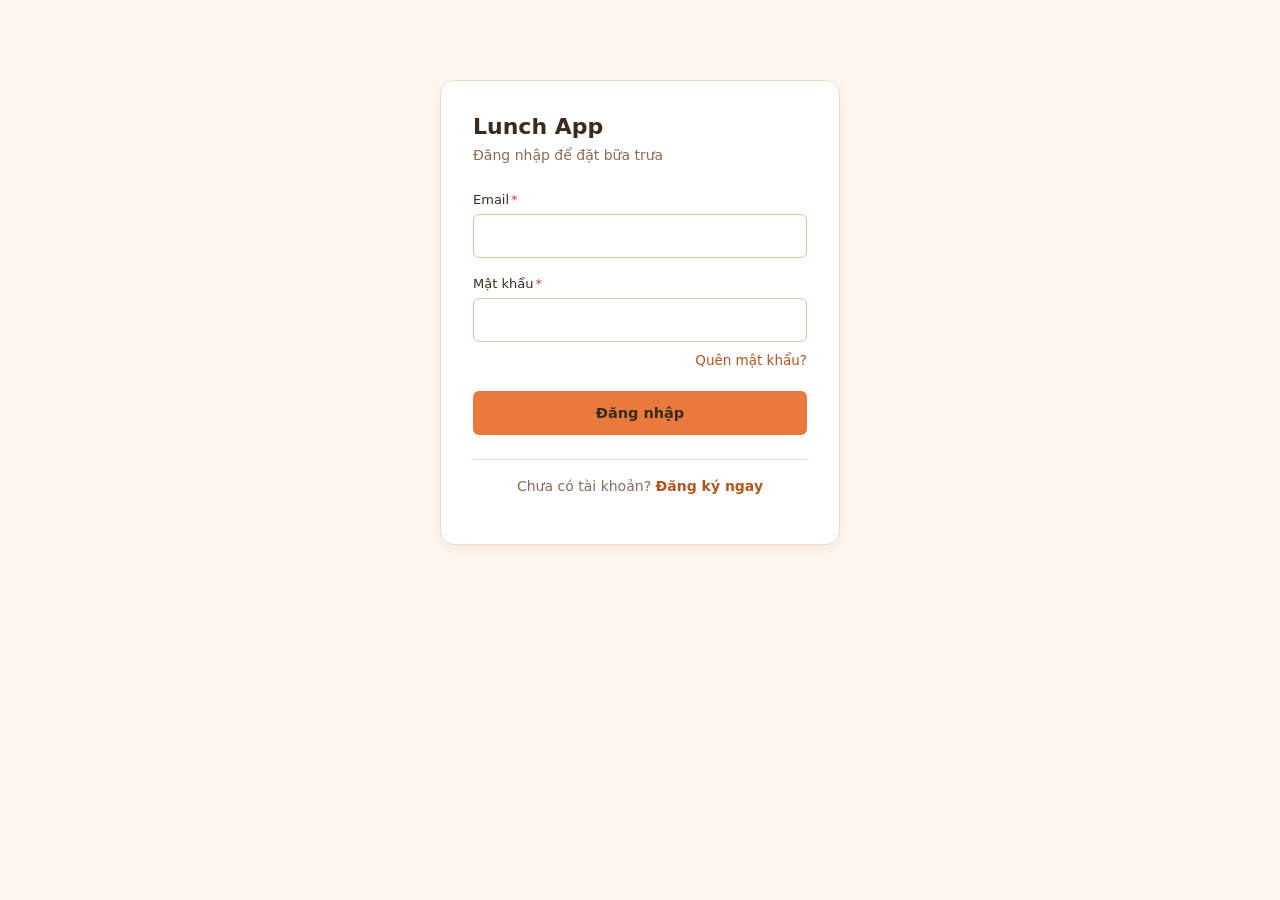
==== frontend/index.html @ ae1d0006 "Phase 4: menu search/tags, restaurant poll, place-order-for-employee, AI range report, broadcast" ====
﻿<!DOCTYPE html>
<html lang="vi">
<head>
  <meta charset="UTF-8">
  <meta name="viewport" content="width=device-width, initial-scale=1">
  <title>Đặt bữa trưa</title>
  <link rel="preconnect" href="https://fonts.googleapis.com">
  <link rel="preconnect" href="https://fonts.gstatic.com" crossorigin>
  <link href="https://fonts.googleapis.com/css2?family=Inter:wght@400;500;600;700&family=JetBrains+Mono:wght@400;500;600&display=swap" rel="stylesheet">
  <link rel="stylesheet" href="assets/css/style.css?v=20">
</head>
<body data-page="menu">
  <a href="#main" class="sr-only">Bỏ qua điều hướng, tới nội dung chính</a>
  <div id="navbar-placeholder"></div>

  <main class="container" id="main">
    <h1 id="menu-heading-title">Thực đơn</h1>
    <p class="subtitle" id="today-date">Đang tải thực đơn…</p>

    <!-- Chọn ngày: có thực đơn hôm sau thì đặt trước được luôn -->
    <div class="date-picker" id="date-picker" role="group" aria-label="Chọn ngày đặt món" hidden></div>

    <!-- Tiến trình đơn hàng, cập nhật theo trạng thái đơn của chính người đang xem -->
    <ol class="stepper" id="order-stepper" aria-label="Tiến trình đơn hàng hôm nay"></ol>

    <div id="cutoff-notice"></div>

    <div id="suggestions-box"></div>

    <div id="poll-widget"></div>

    <section aria-labelledby="menu-heading">
      <h2 id="menu-heading" class="sr-only">Danh sách món ăn</h2>
      <div class="field field-lg" style="margin-bottom:12px;">
        <label for="menu-search" class="sr-only">Tìm món</label>
        <input type="search" id="menu-search" placeholder="Tìm món theo tên hoặc thẻ…">
      </div>
      <div id="menu-list" class="menu-grid" aria-busy="true">
        <div class="skeleton"></div>
        <div class="skeleton"></div>
        <div class="skeleton"></div>
      </div>
    </section>

    <div class="summary-bar">
      <div class="totals">
        <span class="stat-value" id="selection-total">0 đ</span>
        <span class="stat-label" id="selection-count">Chưa chọn món nào</span>
      </div>
      <p id="order-message" role="status" aria-live="polite" style="margin:0;"></p>
      <div class="actions">
        <button type="button" class="ghost" id="payment-method-btn">Thanh toán</button>
        <button type="button" id="place-order-btn">Đặt món</button>
      </div>
    </div>

    <section aria-labelledby="my-order-heading">
      <h2 id="my-order-heading">Đơn hàng của tôi</h2>
      <div id="my-order" class="card">Đang tải…</div>
    </section>
  </main>

  <!-- Hộp thoại thanh toán: quét QR chuyển khoản -> đóng và chờ người đặt xác nhận -->
  <div id="payment-modal-overlay" class="modal-overlay" style="display:none;" hidden>
    <div class="modal-box" role="dialog" aria-modal="true" aria-labelledby="payment-modal-title">
      <h3 id="payment-modal-title">Chuyển khoản</h3>

      <!-- Bước 1: thông tin người nhận + mã QR -->
      <div class="modal-step" id="payment-step-choose">
        <div id="order-summary-panel"></div>
        <div id="payment-info-panel"></div>
        <p id="payment-modal-message" role="status" aria-live="polite" style="margin:0;"></p>

        <button type="button" id="payment-confirm-btn">Tôi đã chuyển khoản</button>
        <button type="button" class="modal-cancel" id="payment-modal-cancel">Để sau</button>
      </div>

      <!-- Bước 2: đã báo chuyển, chờ người đặt xác nhận đã nhận tiền -->
      <div class="modal-step" id="payment-step-success" hidden>
        <div class="pay-success">
          <div class="pay-check is-waiting" aria-hidden="true">⏳</div>
          <h3 id="pay-success-title">Đã gửi báo chuyển khoản</h3>
          <p class="pay-amount" id="pay-success-amount"></p>
          <p class="pay-meta" id="pay-success-meta"></p>
        </div>
        <button type="button" id="payment-success-close">Đóng</button>
      </div>
    </div>
  </div>
  <script type="module" src="js/main.js?v=20"></script>
</body>
</html>
---- frontend/assets/css/style.css ----
/* ==========================================================================
   Lunch App — hệ thống giao diện
   Bảng màu cam ấm. Mọi cặp màu chữ/nền dưới đây đều đạt WCAG AA (>= 4.5:1);
   riêng màu cam đậm dùng cho chữ, cam sáng chỉ dùng làm nền với chữ nâu đậm.
   ========================================================================== */

:root{
  /* Nền và bề mặt */
  --bg-base:#FFF7F0;
  --bg-surface:#FFFFFF;
  --bg-surface-raised:#FCEBDA;
  --bg-sunken:#FBF0E6;
  --border:#F1D9C2;
  --border-strong:#E5C2A2;

  /* Chữ — 12.9:1 và 4.6:1 trên nền --bg-base */
  --text-primary:#3B2A20;
  --text-secondary:#8A6B58;

  /* Cam: --accent làm nền (chữ --accent-ink, 4.8:1),
     --accent-strong làm chữ trên nền sáng (5.0:1) */
  --accent:#EA7A3B;
  --accent-strong:#B4541F;
  --accent-ink:#3B2A20;
  --accent-soft:#FBD9BE;
  --accent-wash:#FEF1E6;

  /* Màu ngữ nghĩa — đều đạt 4.5:1 trên nền sáng */
  --success:#2F7A4F;
  --success-soft:#E4F3E9;
  --warning:#92660F;
  --warning-soft:#FBF0D8;
  --critical:#C0392B;
  --critical-soft:#FBE7E4;
  --info:#2A6F97;
  --info-soft:#E3F0F7;

  /* Nhịp khoảng cách 4px, mật độ dày cho bảng điều khiển */
  --space-1:4px;  --space-2:8px;  --space-3:12px; --space-4:16px;
  --space-5:24px; --space-6:32px; --space-7:48px;

  --radius-sm:6px; --radius-md:10px; --radius-lg:14px; --radius-pill:999px;

  --shadow-sm:0 1px 2px rgba(59,42,32,.06);
  --shadow-md:0 4px 12px rgba(59,42,32,.08);
  --shadow-lg:0 12px 28px rgba(59,42,32,.12);

  --z-sticky:20; --z-overlay:100; --z-toast:1000;
}

* { box-sizing: border-box; }

html { scroll-behavior: smooth; }

body {
  margin: 0;
  background: var(--bg-base);
  color: var(--text-primary);
  font-family: 'Inter', 'Segoe UI', system-ui, sans-serif;
  font-size: 16px;
  line-height: 1.55;
  -webkit-font-smoothing: antialiased;
}

.mono, code { font-family: 'JetBrains Mono', ui-monospace, monospace; }

/* Số liệu xếp cột không nhảy khi đổi giá trị */
.mono, .price, td.num, .stat-value { font-variant-numeric: tabular-nums; }

/* Chỉ đọc được bằng trình đọc màn hình */
.sr-only {
  position: absolute; width: 1px; height: 1px;
  padding: 0; margin: -1px; overflow: hidden;
  clip: rect(0 0 0 0); white-space: nowrap; border: 0;
}

/* Vòng focus thấy rõ trên mọi thành phần tương tác */
:focus-visible {
  outline: 3px solid var(--accent-strong);
  outline-offset: 2px;
  border-radius: var(--radius-sm);
}

/* ===== Thanh điều hướng ===== */
.navbar {
  padding: var(--space-3) clamp(16px, 4vw, 48px);
  border-bottom: 1px solid var(--border);
  display: flex;
  align-items: center;
  justify-content: space-between;
  flex-wrap: wrap;
  gap: var(--space-3);
  position: sticky;
  top: 0;
  background: rgba(255, 247, 240, 0.94);
  backdrop-filter: blur(8px);
  z-index: var(--z-sticky);
}

.navbar .brand {
  display: flex;
  align-items: center;
  gap: var(--space-2);
  font-weight: 600;
  color: var(--text-primary);
}

.navbar .brand .dot {
  width: 9px;
  height: 9px;
  border-radius: 50%;
  background: var(--accent);
  box-shadow: 0 0 0 3px var(--accent-soft);
}

.navbar nav { display: flex; gap: var(--space-1); flex-wrap: wrap; }

.navbar nav a {
  background: transparent;
  border: 1px solid transparent;
  color: var(--text-secondary);
  padding: 8px 14px;
  border-radius: var(--radius-sm);
  font-size: 14px;
  text-decoration: none;
  font-family: inherit;
  min-height: 40px;
  display: inline-flex;
  align-items: center;
  transition: background .15s ease, color .15s ease, border-color .15s ease;
}

.navbar nav a:hover {
  background: var(--bg-surface-raised);
  color: var(--text-primary);
}

.navbar nav a.active {
  background: var(--accent-wash);
  color: var(--accent-strong);
  border-color: var(--accent-soft);
  font-weight: 600;
}

.navbar #user-info {
  font-size: 14px;
  color: var(--text-secondary);
  display: flex;
  align-items: center;
  gap: var(--space-3);
}

.navbar #user-info a { color: var(--accent-strong); text-decoration: none; font-weight: 500; }
.navbar #user-info a:hover { text-decoration: underline; }

/* ===== Bố cục trang ===== */
.container {
  max-width: 1180px;
  margin: 0 auto;
  padding: var(--space-6) clamp(16px, 4vw, 48px) var(--space-7);
}

h1 { font-size: 24px; line-height: 1.25; margin: 0 0 var(--space-1); font-weight: 700; }
.subtitle { color: var(--text-secondary); font-size: 14px; margin: 0 0 var(--space-5); }

h2 {
  font-size: 17px;
  margin: var(--space-6) 0 var(--space-3);
  font-weight: 600;
}

h3 { font-size: 15px; margin: 0 0 var(--space-2); font-weight: 600; }

/* Tiêu đề khu vực có mô tả đi kèm */
.section-head { margin: var(--space-6) 0 var(--space-3); }
.section-head h2 { margin: 0 0 var(--space-1); }
.section-head p { margin: 0; color: var(--text-secondary); font-size: 14px; }

/* ===== Chọn ngày đặt món ===== */
.date-picker {
  display: flex;
  gap: var(--space-2);
  flex-wrap: wrap;
  margin-bottom: var(--space-4);
}

.date-chip {
  background: var(--bg-surface);
  border: 1px solid var(--border-strong);
  border-radius: var(--radius-md);
  padding: var(--space-2) var(--space-4);
  min-height: 56px;
  display: flex;
  flex-direction: column;
  align-items: flex-start;
  justify-content: center;
  gap: 2px;
  cursor: pointer;
  font-family: inherit;
  color: var(--text-primary);
  font-weight: 500;
}

.date-chip:hover:not(:disabled) {
  background: var(--accent-wash);
  color: var(--text-primary);
  border-color: var(--accent-strong);
}

.date-chip[aria-pressed="true"] {
  background: var(--accent-wash);
  border-color: var(--accent-strong);
  box-shadow: inset 0 0 0 1px var(--accent-strong);
  color: var(--accent-strong);
}

.date-chip .chip-day { font-size: 14px; font-weight: 600; line-height: 1.2; }
.date-chip .chip-meta { font-size: 12px; color: var(--text-secondary); font-weight: 400; }
.date-chip[aria-pressed="true"] .chip-meta { color: var(--accent-strong); }

/* Ngày đã quá giờ chốt: vẫn xem được thực đơn nhưng không đặt được nữa */
.date-chip.is-closed { opacity: .62; }
.date-chip.is-closed .chip-meta { text-decoration: line-through; }

.date-chip .chip-flag {
  font-size: 11px;
  font-weight: 700;
  letter-spacing: .03em;
  color: var(--success);
}

/* ===== Thanh tiến trình đơn hàng (stepper) ===== */
.stepper {
  display: grid;
  grid-template-columns: repeat(4, 1fr);
  /* Không có khoảng hở giữa các cột: 4 đoạn track ghép lại thành một thanh
     tiến độ liền mạch. Khoảng cách giữa các nhãn do .step-body tự lo. */
  column-gap: 0;
  row-gap: 0;
  background: var(--bg-surface);
  border: 1px solid var(--border);
  border-radius: var(--radius-lg);
  padding: var(--space-4);
  margin: 0 0 var(--space-5);
  list-style: none;
}

.step { display: flex; flex-direction: column; gap: var(--space-2); min-width: 0; }

.step .step-track {
  height: 6px;
  background: var(--bg-surface-raised);
  overflow: hidden;
}

/* Chỉ bo hai đầu ngoài cùng để cả dải trông như một thanh duy nhất */
.step:first-child .step-track {
  border-top-left-radius: var(--radius-pill);
  border-bottom-left-radius: var(--radius-pill);
}

.step:last-child .step-track {
  border-top-right-radius: var(--radius-pill);
  border-bottom-right-radius: var(--radius-pill);
}

/* Vạch phân cách mảnh giữa các đoạn, không tạo lỗ hổng trên thanh */
.step + .step .step-track { border-left: 2px solid var(--bg-surface); }

.step .step-track span {
  display: block;
  height: 100%;
  width: 0;
  background: var(--accent);
  transition: width .35s ease-out;
}

/* Chừa khoảng thở cho nhãn vì các cột đã dính sát nhau */
.step .step-body { padding-right: var(--space-3); }

.step .step-body { display: flex; align-items: flex-start; gap: var(--space-2); }

.step .step-mark {
  flex: none;
  width: 22px; height: 22px;
  border-radius: 50%;
  display: grid; place-items: center;
  font-size: 12px; font-weight: 700;
  background: var(--bg-surface-raised);
  color: var(--text-secondary);
  border: 1px solid var(--border-strong);
}

.step .step-label { font-size: 13.5px; font-weight: 500; color: var(--text-secondary); }
.step .step-hint { font-size: 12px; color: var(--text-secondary); margin-top: 2px; }

/* Bước đã xong: nền cam đầy, dấu tick — không chỉ dựa vào màu, có cả ký hiệu */
.step.is-done .step-track span { width: 100%; }
.step.is-done .step-mark {
  background: var(--accent);
  color: var(--accent-ink);
  border-color: var(--accent);
}
.step.is-done .step-label { color: var(--text-primary); }

/* Bước đang diễn ra: tô kín ô như bước đã xong, phân biệt bằng chấm số và
   màu chữ chứ không phải bằng phần tô dở dang */
.step.is-current .step-track span { width: 100%; }
.step.is-current .step-mark {
  background: var(--accent-wash);
  color: var(--accent-strong);
  border-color: var(--accent-strong);
  box-shadow: 0 0 0 3px var(--accent-soft);
}
.step.is-current .step-label { color: var(--accent-strong); font-weight: 600; }

@media (prefers-reduced-motion: reduce) {
  .step .step-track span { transition: none; }
}

/* ===== Thẻ món ăn ===== */
.menu-grid {
  display: grid;
  grid-template-columns: repeat(auto-fill, minmax(250px, 1fr));
  gap: var(--space-4);
  margin-bottom: var(--space-5);
}

.menu-item {
  background: var(--bg-surface);
  border: 1px solid var(--border);
  border-radius: var(--radius-md);
  padding: var(--space-4);
  display: flex;
  flex-direction: column;
  gap: var(--space-2);
  transition: border-color .15s ease, box-shadow .15s ease;
}

.menu-item:hover { border-color: var(--border-strong); box-shadow: var(--shadow-md); }

/* Món đang được chọn: viền cam + nền nhạt, thấy ngay khi lướt mắt */
.menu-item.is-selected {
  border-color: var(--accent);
  background: var(--accent-wash);
  box-shadow: 0 0 0 1px var(--accent);
}

.menu-item .thumb {
  aspect-ratio: 16 / 10;
  width: 100%;
  border-radius: var(--radius-sm);
  object-fit: cover;
  background: var(--bg-surface-raised);
  display: block;
}

.menu-item .thumb-placeholder {
  aspect-ratio: 16 / 10;
  border-radius: var(--radius-sm);
  background: var(--bg-surface-raised);
  display: grid;
  place-items: center;
  color: var(--text-secondary);
  font-size: 13px;
}

.menu-item h3 { margin: 0; font-size: 15px; }

.menu-item p {
  color: var(--text-secondary);
  font-size: 13.5px;
  margin: 0;
  line-height: 1.5;
}

.menu-item .price {
  font-family: 'JetBrains Mono', ui-monospace, monospace;
  font-size: 20px;
  font-weight: 600;
  color: var(--accent-strong);
}

.menu-item .restaurant-line {
  font-size: 12.5px;
  color: var(--text-secondary);
  display: flex;
  align-items: center;
  gap: var(--space-1);
  flex-wrap: wrap;
}

/* Bộ đếm số lượng — nút to đủ chạm (44px) */
.qty {
  display: flex;
  align-items: center;
  gap: var(--space-2);
  margin-top: auto;
  padding-top: var(--space-2);
}

.qty label { font-size: 13px; color: var(--text-secondary); }

.qty-control {
  display: flex;
  align-items: center;
  gap: 0;
  border: 1px solid var(--border-strong);
  border-radius: var(--radius-sm);
  overflow: hidden;
  background: var(--bg-surface);
  margin-left: auto;
}

.qty-control button {
  width: 44px;
  height: 44px;
  border: none;
  border-radius: 0;
  background: var(--bg-surface);
  color: var(--text-primary);
  font-size: 18px;
  font-weight: 600;
  cursor: pointer;
  padding: 0;
}

.qty-control button:hover:not(:disabled) { background: var(--accent-wash); box-shadow: none; transform: none; }
.qty-control button:disabled { opacity: .4; cursor: not-allowed; }

.qty-control input {
  width: 52px;
  height: 44px;
  border: none;
  border-left: 1px solid var(--border);
  border-right: 1px solid var(--border);
  border-radius: 0;
  text-align: center;
  font-size: 15px;
  background: var(--bg-surface);
  -moz-appearance: textfield;
}

.qty-control input::-webkit-outer-spin-button,
.qty-control input::-webkit-inner-spin-button { -webkit-appearance: none; margin: 0; }

/* ===== Thanh tổng hợp cố định dưới màn hình ===== */
.summary-bar {
  display: flex;
  align-items: center;
  justify-content: space-between;
  background: var(--bg-surface);
  border: 1px solid var(--border);
  border-radius: var(--radius-md);
  padding: var(--space-3) var(--space-4);
  flex-wrap: wrap;
  gap: var(--space-3);
  margin-bottom: var(--space-5);
  box-shadow: var(--shadow-sm);
}

.summary-bar .totals { display: flex; flex-direction: column; gap: 2px; }
.summary-bar .totals .stat-value { font-size: 18px; font-weight: 600; }
.summary-bar .totals .stat-label { font-size: 12.5px; color: var(--text-secondary); }
.summary-bar .actions { display: flex; align-items: center; gap: var(--space-2); flex-wrap: wrap; }

/* ===== Form ===== */
form {
  background: var(--bg-surface);
  border: 1px solid var(--border);
  border-radius: var(--radius-md);
  padding: var(--space-4);
  display: flex;
  flex-wrap: wrap;
  gap: var(--space-3);
  align-items: flex-end;
}

/* Mỗi ô nhập là một khối có nhãn riêng — không dùng placeholder thay nhãn */
.field { display: flex; flex-direction: column; gap: var(--space-1); min-width: 180px; flex: 1 1 180px; }
.field.field-sm { flex: 0 1 130px; min-width: 130px; }
.field.field-lg { flex: 2 1 280px; }

.field > label {
  font-size: 13px;
  font-weight: 500;
  color: var(--text-primary);
}

.field .helper { font-size: 12px; color: var(--text-secondary); }
.field .field-error { font-size: 12.5px; color: var(--critical); font-weight: 500; }

.required-mark { color: var(--critical); margin-left: 2px; }

input, select, textarea {
  background: var(--bg-surface);
  border: 1px solid var(--border-strong);
  color: var(--text-primary);
  padding: 10px 12px;
  border-radius: var(--radius-sm);
  font-size: 15px;
  font-family: inherit;
  min-height: 44px;
  width: 100%;
}

textarea { min-height: 72px; resize: vertical; }

input::placeholder, textarea::placeholder { color: var(--text-secondary); opacity: .8; }

input:hover, select:hover, textarea:hover { border-color: var(--accent-strong); }

input:focus, select:focus, textarea:focus {
  outline: none;
  border-color: var(--accent-strong);
  box-shadow: 0 0 0 3px var(--accent-soft);
}

input[aria-invalid="true"], select[aria-invalid="true"] {
  border-color: var(--critical);
}
input[aria-invalid="true"]:focus { box-shadow: 0 0 0 3px var(--critical-soft); }

input:disabled, select:disabled, textarea:disabled, button:disabled {
  opacity: .5;
  cursor: not-allowed;
}

fieldset {
  border: 1px solid var(--border);
  border-radius: var(--radius-md);
  padding: var(--space-4);
  margin: 0;
  display: flex;
  flex-wrap: wrap;
  gap: var(--space-3);
  align-items: flex-end;
  width: 100%;
}

legend {
  font-size: 13px;
  font-weight: 600;
  color: var(--text-secondary);
  padding: 0 var(--space-2);
}

/* Ô chọn ảnh */
.upload {
  display: flex;
  align-items: center;
  gap: var(--space-3);
  flex-wrap: wrap;
}

.upload input[type="file"] {
  padding: 8px;
  font-size: 13.5px;
  background: var(--bg-sunken);
  cursor: pointer;
}

.upload input[type="file"]::file-selector-button {
  border: 1px solid var(--border-strong);
  background: var(--bg-surface);
  color: var(--text-primary);
  border-radius: var(--radius-sm);
  padding: 8px 14px;
  margin-right: var(--space-3);
  font-family: inherit;
  font-size: 13.5px;
  font-weight: 500;
  cursor: pointer;
}

.upload-preview {
  width: 96px;
  height: 96px;
  border-radius: var(--radius-sm);
  border: 1px solid var(--border);
  object-fit: cover;
  background: var(--bg-surface-raised);
  display: block;
}

.upload-empty {
  width: 96px;
  height: 96px;
  border-radius: var(--radius-sm);
  border: 1px dashed var(--border-strong);
  background: var(--bg-sunken);
  display: grid;
  place-items: center;
  color: var(--text-secondary);
  font-size: 11.5px;
  text-align: center;
  padding: var(--space-2);
}

/* ===== Nút bấm ===== */
button, .btn {
  border-radius: var(--radius-sm);
  padding: 10px 18px;
  min-height: 44px;
  font-size: 14.5px;
  font-family: inherit;
  font-weight: 600;
  cursor: pointer;
  border: 1px solid transparent;
  background: var(--accent);
  color: var(--accent-ink);
  display: inline-flex;
  align-items: center;
  justify-content: center;
  gap: var(--space-2);
  transition: background .15s ease, border-color .15s ease, box-shadow .15s ease;
  width: auto;
}

button:hover:not(:disabled), .btn:hover { background: var(--accent-strong); color: #FFFFFF; }

button.ghost {
  background: transparent;
  color: var(--text-primary);
  border-color: var(--border-strong);
}
button.ghost:hover:not(:disabled) { background: var(--bg-surface-raised); color: var(--text-primary); }

button.subtle {
  background: var(--accent-wash);
  color: var(--accent-strong);
  border-color: var(--accent-soft);
}
button.subtle:hover:not(:disabled) { background: var(--accent-soft); color: var(--accent-strong); }

button.danger {
  background: transparent;
  color: var(--critical);
  border-color: var(--critical);
}
button.danger:hover:not(:disabled) { background: var(--critical-soft); color: var(--critical); }

/* Nút chính lớn cho hành động quan trọng nhất của trang */
button.primary-lg {
  padding: 14px 26px;
  min-height: 52px;
  font-size: 16px;
}

/* Trạng thái đang xử lý — khóa nút và hiện vòng quay */
button.is-busy { position: relative; color: transparent !important; pointer-events: none; }
button.is-busy::after {
  content: "";
  position: absolute;
  width: 18px; height: 18px;
  border: 2px solid currentColor;
  border-top-color: var(--accent-ink);
  border-radius: 50%;
  border-color: rgba(59,42,32,.3);
  border-top-color: var(--accent-ink);
  animation: spin .7s linear infinite;
}

@keyframes spin { to { transform: rotate(360deg); } }

@media (prefers-reduced-motion: reduce) {
  button.is-busy::after { animation-duration: 2s; }
}

a.link-action {
  display: inline-flex;
  align-items: center;
  gap: var(--space-1);
  color: var(--accent-strong);
  font-weight: 600;
  text-decoration: none;
  font-size: 14px;
  min-height: 44px;
  padding: 0 var(--space-2);
}
a.link-action:hover { text-decoration: underline; }

/* ===== Card / danh sách ===== */
.card {
  background: var(--bg-surface);
  border: 1px solid var(--border);
  border-radius: var(--radius-md);
  padding: var(--space-4);
  margin-bottom: var(--space-3);
  font-size: 14px;
}

.card + .card { margin-top: var(--space-2); }

.card-head {
  display: flex;
  align-items: center;
  justify-content: space-between;
  gap: var(--space-3);
  flex-wrap: wrap;
  margin-bottom: var(--space-3);
}

/* Dải thẻ số liệu trên bảng điều khiển */
.stat-row {
  display: grid;
  grid-template-columns: repeat(auto-fit, minmax(150px, 1fr));
  gap: var(--space-3);
  margin-bottom: var(--space-4);
}

.stat {
  background: var(--bg-surface);
  border: 1px solid var(--border);
  border-radius: var(--radius-md);
  padding: var(--space-3) var(--space-4);
}

.stat .stat-label {
  font-size: 12px;
  color: var(--text-secondary);
  text-transform: uppercase;
  letter-spacing: .04em;
  font-weight: 600;
}

.stat .stat-value {
  font-size: 24px;
  font-weight: 700;
  margin-top: 2px;
  font-family: 'JetBrains Mono', ui-monospace, monospace;
}

.stat.is-accent .stat-value { color: var(--accent-strong); }

/* ===== Badge trạng thái ===== */
.badge {
  font-size: 12px;
  padding: 4px 10px;
  border-radius: var(--radius-pill);
  font-weight: 600;
  display: inline-flex;
  align-items: center;
  gap: var(--space-1);
  border: 1px solid transparent;
  white-space: nowrap;
}

/* Ký hiệu đi kèm màu — không truyền đạt thông tin chỉ bằng màu */
.badge::before { font-size: 11px; line-height: 1; }

.badge.pending   { background: var(--warning-soft);  color: var(--warning);  border-color: #EDD9A8; }
.badge.pending::before { content: "◷"; }

.badge.closed    { background: var(--info-soft);     color: var(--info);     border-color: #BFDCEB; }
.badge.closed::before { content: "▣"; }

.badge.ordered   { background: var(--accent-wash);   color: var(--accent-strong); border-color: var(--accent-soft); }
.badge.ordered::before { content: "▶"; }

.badge.completed { background: var(--success-soft);  color: var(--success);  border-color: #BFE0CC; }
.badge.completed::before { content: "✓"; }

.badge.unpaid    { background: var(--critical-soft); color: var(--critical); border-color: #F2C9C3; }
.badge.unpaid::before { content: "!"; }

/* ===== Bảng ===== */
.table-wrap {
  border: 1px solid var(--border);
  border-radius: var(--radius-md);
  overflow-x: auto;
  margin-bottom: var(--space-4);
  background: var(--bg-surface);
}

table {
  width: 100%;
  border-collapse: collapse;
  font-size: 14px;
  min-width: 560px;
}

table caption {
  text-align: left;
  padding: var(--space-3) var(--space-4);
  font-size: 13px;
  color: var(--text-secondary);
  border-bottom: 1px solid var(--border);
}

table th {
  color: var(--text-secondary);
  font-weight: 600;
  font-size: 12.5px;
  text-transform: uppercase;
  letter-spacing: .03em;
  text-align: left;
  background: var(--bg-sunken);
  padding: 11px var(--space-4);
  border-bottom: 1px solid var(--border);
  white-space: nowrap;
}

table td {
  padding: 12px var(--space-4);
  border-bottom: 1px solid var(--border);
  color: var(--text-primary);
  vertical-align: top;
}

table td.num { text-align: right; white-space: nowrap; }
table th.num { text-align: right; }

table tbody tr:last-child td { border-bottom: none; }
table tbody tr:hover td { background: var(--accent-wash); }

table tfoot td {
  background: var(--bg-sunken);
  font-weight: 700;
  border-top: 1px solid var(--border-strong);
  border-bottom: none;
}

/* ===== Thông báo trong trang ===== */
.message-success { color: var(--success);  font-weight: 600; font-size: 14px; }
.message-error   { color: var(--critical); font-weight: 600; font-size: 14px; }

.notice {
  border-radius: var(--radius-md);
  padding: var(--space-3) var(--space-4);
  font-size: 14px;
  display: flex;
  gap: var(--space-3);
  align-items: flex-start;
  border: 1px solid transparent;
  margin-bottom: var(--space-4);
}

.notice strong { display: block; margin-bottom: 2px; }
.notice.info    { background: var(--info-soft);     color: var(--info);     border-color: #BFDCEB; }
.notice.warning { background: var(--warning-soft);  color: var(--warning);  border-color: #EDD9A8; }
.notice.success { background: var(--success-soft);  color: var(--success);  border-color: #BFE0CC; }
.notice.error   { background: var(--critical-soft); color: var(--critical); border-color: #F2C9C3; }

/* ===== Trạng thái rỗng ===== */
.empty-state {
  text-align: center;
  padding: var(--space-7) var(--space-5);
  color: var(--text-secondary);
  font-size: 14px;
  background: var(--bg-surface);
  border: 1px dashed var(--border-strong);
  border-radius: var(--radius-md);
}

.empty-state .icon { font-size: 30px; margin-bottom: var(--space-2); opacity: .7; }
.empty-state .empty-action { margin-top: var(--space-3); }

/* Khung xương khi đang tải, giữ nguyên chiều cao để không nhảy bố cục */
.skeleton {
  background: linear-gradient(90deg, var(--bg-surface-raised) 25%, var(--bg-sunken) 37%, var(--bg-surface-raised) 63%);
  background-size: 400% 100%;
  animation: shimmer 1.3s ease-in-out infinite;
  border-radius: var(--radius-md);
  min-height: 96px;
}

@keyframes shimmer { 0% { background-position: 100% 0; } 100% { background-position: -100% 0; } }

@media (prefers-reduced-motion: reduce) {
  .skeleton { animation: none; }
}

/* ===== Trang đăng nhập ===== */
.login-box {
  max-width: 400px;
  margin: 80px auto;
  background: var(--bg-surface);
  padding: var(--space-6);
  border-radius: var(--radius-lg);
  border: 1px solid var(--border);
  box-shadow: var(--shadow-md);
}

.login-box h1 { font-size: 22px; }
.login-box .subtitle { margin-top: var(--space-1); margin-bottom: var(--space-5); }

.login-box form {
  flex-direction: column;
  align-items: stretch;
  border: none;
  padding: 0;
  background: none;
  gap: var(--space-4);
}

/* Form đăng nhập xếp dọc: flex-basis của .field là trục dọc nên phải bỏ đi,
   nếu không mỗi ô nhập sẽ cao 180px */
.login-box .field { flex: none; min-width: 0; }

/* Chỉ nút gửi form mới kéo hết chiều ngang — nếu để `.login-box button` thì luật
   này đè cả nút con mắt trong ô mật khẩu và kéo nó rộng ra ngoài khung */
.login-box button[type="submit"] { margin-top: var(--space-1); width: 100%; }

.note {
  margin-top: var(--space-5);
  font-size: 13px;
  color: var(--text-secondary);
  border-left: 3px solid var(--accent-soft);
  padding-left: var(--space-3);
  line-height: 1.6;
}

/* ===== Modal ===== */
.modal-overlay {
  position: fixed;
  inset: 0;
  background: rgba(59, 42, 32, 0.5);
  backdrop-filter: blur(2px);
  display: flex;
  align-items: center;
  justify-content: center;
  padding: var(--space-4);
  z-index: var(--z-overlay);
}

.modal-box {
  background: var(--bg-surface);
  border: 1px solid var(--border);
  border-radius: var(--radius-lg);
  padding: var(--space-5);
  width: 100%;
  max-width: 420px;
  max-height: 90vh;
  overflow-y: auto;
  display: flex;
  flex-direction: column;
  gap: var(--space-3);
  box-shadow: var(--shadow-lg);
}

.modal-box h3 { font-size: 18px; margin: 0; }

/* Mỗi bước trong modal tự xếp dọc có khoảng cách đều — nếu không các phần tử
   con dính sát nhau trong khi phần còn lại của modal lại thưa, nhìn rất lệch */
.modal-step {
  display: flex;
  flex-direction: column;
  gap: var(--space-3);
}

.modal-step > * { margin: 0; }

.modal-option-group {
  display: flex;
  gap: var(--space-1);
  background: var(--bg-sunken);
  border: 1px solid var(--border);
  border-radius: var(--radius-md);
  padding: var(--space-1);
}

.modal-option {
  flex: 1;
  background: transparent;
  border: none;
  color: var(--text-secondary);
  text-align: center;
  padding: 11px var(--space-3);
  border-radius: var(--radius-sm);
  font-size: 14.5px;
  cursor: pointer;
  font-family: inherit;
  font-weight: 600;
  min-height: 44px;
}

.modal-option:hover:not(.selected) { background: var(--bg-surface); color: var(--text-primary); }

.modal-option.selected {
  background: var(--accent);
  color: var(--accent-ink);
}

.modal-cancel {
  background: transparent;
  border: none;
  color: var(--text-secondary);
  font-size: 14px;
  font-weight: 500;
  cursor: pointer;
  text-align: center;
  min-height: 44px;
}
.modal-cancel:hover { background: transparent; color: var(--text-primary); }

.qr-frame {
  display: block;
  margin: 0 auto;
  max-width: 200px;
  width: 100%;
  border-radius: var(--radius-md);
  border: 1px solid var(--border);
  background: #FFFFFF;
  padding: var(--space-2);
}

/* Nút thanh toán sáng lên khi đã đến lượt trả tiền */
#payment-method-btn.lit {
  background: var(--accent);
  color: var(--accent-ink);
  border-color: var(--accent-strong);
  box-shadow: 0 0 0 3px var(--accent-soft);
  animation: paymentPulse 1.8s ease-in-out infinite;
}

@keyframes paymentPulse {
  0%, 100% { box-shadow: 0 0 0 3px var(--accent-soft); }
  50%      { box-shadow: 0 0 0 7px rgba(234, 122, 59, 0.22); }
}

@media (prefers-reduced-motion: reduce) {
  #payment-method-btn.lit { animation: none; }
}

/* ===== Màn hình thanh toán thành công ===== */
.pay-success { text-align: center; padding: var(--space-4) 0; }

.pay-success .pay-check {
  width: 68px; height: 68px;
  margin: 0 auto var(--space-4);
  border-radius: 50%;
  background: var(--success-soft);
  color: var(--success);
  display: grid;
  place-items: center;
  font-size: 34px;
  line-height: 1;
  border: 2px solid var(--success);
  animation: popIn .3s ease-out;
}

@keyframes popIn { from { transform: scale(.8); opacity: 0; } to { transform: scale(1); opacity: 1; } }

@media (prefers-reduced-motion: reduce) {
  .pay-success .pay-check { animation: none; }
}

/* Chờ người đặt xác nhận: dùng tông cam chờ đợi, không phải xanh hoàn tất */
.pay-success .pay-check.is-waiting {
  background: var(--accent-wash);
  color: var(--accent-strong);
  border-color: var(--accent-strong);
  font-size: 28px;
}

.pay-success h3 { font-size: 20px; color: var(--success); margin-bottom: var(--space-2); }
.pay-success:has(.is-waiting) h3 { color: var(--accent-strong); }
.pay-success .pay-amount {
  font-family: 'JetBrains Mono', ui-monospace, monospace;
  font-size: 28px;
  font-weight: 700;
  margin: var(--space-2) 0;
}
.pay-success .pay-meta { color: var(--text-secondary); font-size: 13.5px; }

/* ===== Toast thông báo thời gian thực ===== */
.toast-region {
  position: fixed;
  top: 76px;
  right: var(--space-4);
  z-index: var(--z-toast);
  display: flex;
  flex-direction: column;
  gap: var(--space-2);
  width: min(360px, calc(100vw - 32px));
  pointer-events: none;
}

.toast {
  background: var(--bg-surface);
  border: 1px solid var(--border-strong);
  border-left: 4px solid var(--accent);
  border-radius: var(--radius-md);
  box-shadow: var(--shadow-lg);
  padding: var(--space-3) var(--space-4);
  display: flex;
  align-items: flex-start;
  gap: var(--space-3);
  pointer-events: auto;
  animation: toastIn .22s ease-out;
}

.toast.is-leaving { animation: toastOut .15s ease-in forwards; }

.toast .toast-icon { font-size: 16px; line-height: 1.4; flex: none; }
.toast .toast-text { flex: 1; min-width: 0; }
.toast .toast-title { font-weight: 600; font-size: 14px; }
.toast .toast-body { font-size: 13px; color: var(--text-secondary); margin-top: 2px; }

.toast .toast-close {
  flex: none;
  background: transparent;
  border: none;
  color: var(--text-secondary);
  font-size: 18px;
  line-height: 1;
  padding: 0;
  width: 28px;
  height: 28px;
  min-height: 28px;
  border-radius: var(--radius-sm);
  cursor: pointer;
}
.toast .toast-close:hover { background: var(--bg-surface-raised); color: var(--text-primary); }

.toast.success { border-left-color: var(--success); }
.toast.success .toast-icon { color: var(--success); }
.toast.warning { border-left-color: var(--warning); }
.toast.warning .toast-icon { color: var(--warning); }
.toast.error   { border-left-color: var(--critical); }
.toast.error .toast-icon { color: var(--critical); }
.toast.info    { border-left-color: var(--info); }
.toast.info .toast-icon { color: var(--info); }

@keyframes toastIn  { from { opacity: 0; transform: translateY(-8px); } to { opacity: 1; transform: none; } }
@keyframes toastOut { to { opacity: 0; transform: translateY(-6px); } }

@media (prefers-reduced-motion: reduce) {
  .toast, .toast.is-leaving { animation: none; }
}

/* ===== Lịch sử: thẻ đơn mở rộng xem chi tiết ===== */
.history-card { padding: 0; overflow: hidden; }

.history-summary {
  display: flex;
  align-items: center;
  gap: var(--space-3);
  flex-wrap: wrap;
  width: 100%;
  padding: var(--space-4);
  background: transparent;
  border: none;
  border-radius: 0;
  color: var(--text-primary);
  font-family: inherit;
  font-size: 14px;
  font-weight: 400;
  text-align: left;
  cursor: pointer;
  min-height: 44px;
}

.history-summary:hover:not(:disabled) { background: var(--accent-wash); color: var(--text-primary); }

.history-summary .h-date { font-weight: 600; font-family: 'JetBrains Mono', ui-monospace, monospace; }
.history-summary .h-spacer { flex: 1; }
.history-summary .h-total { font-family: 'JetBrains Mono', ui-monospace, monospace; font-weight: 600; }

.history-summary .h-caret {
  flex: none;
  width: 20px;
  text-align: center;
  color: var(--text-secondary);
  transition: transform .18s ease;
}

.history-summary[aria-expanded="true"] .h-caret { transform: rotate(90deg); }

@media (prefers-reduced-motion: reduce) {
  .history-summary .h-caret { transition: none; }
}

.history-detail {
  padding: 0 var(--space-4) var(--space-4);
  border-top: 1px solid var(--border);
}

.history-detail table { min-width: 0; }
.history-detail table th { background: transparent; padding-left: 0; padding-right: 0; }
.history-detail table td { padding-left: 0; padding-right: 0; }
.history-detail table tfoot td { background: transparent; padding-left: 0; padding-right: 0; }

.pay-state {
  display: flex;
  align-items: center;
  gap: var(--space-2);
  flex-wrap: wrap;
  font-size: 13px;
  color: var(--text-secondary);
  margin-top: var(--space-3);
}

/* ===== Ô mật khẩu có nút hiện/ẩn ===== */
.password-wrap { position: relative; display: block; }

.password-wrap input { padding-right: 48px; }

/* Nút con mắt nằm gọn bên phải bên trong khung mật khẩu, nền trong suốt */
.password-wrap .password-toggle {
  position: absolute;
  top: 50%;
  right: 8px;
  transform: translateY(-50%);
  width: 32px;
  height: 32px;
  min-height: 32px;
  margin: 0;
  padding: 0;
  border: none;
  border-radius: var(--radius-sm);
  background: transparent;
  color: var(--text-secondary);
  cursor: pointer;
  display: grid;
  place-items: center;
  flex: none;
}

/* Không dùng nền cho mọi trạng thái, chỉ đổi độ đậm của nét vẽ */
.password-wrap .password-toggle:hover,
.password-wrap .password-toggle:focus-visible {
  background: transparent;
  color: var(--accent-strong);
}

.password-wrap .password-toggle:active { background: transparent; }

.password-wrap .password-toggle svg { width: 20px; height: 20px; display: block; }

/* ===== Trang xác thực: đăng nhập / đăng ký / quên mật khẩu ===== */
.auth-switch {
  margin-top: var(--space-5);
  padding-top: var(--space-4);
  border-top: 1px solid var(--border);
  font-size: 14px;
  color: var(--text-secondary);
  text-align: center;
}

.auth-switch a { color: var(--accent-strong); font-weight: 600; text-decoration: none; }
.auth-switch a:hover { text-decoration: underline; }

.auth-meta {
  display: flex;
  justify-content: flex-end;
  margin-top: calc(var(--space-2) * -1);
}

.auth-meta a { color: var(--accent-strong); font-size: 13.5px; text-decoration: none; font-weight: 500; }
.auth-meta a:hover { text-decoration: underline; }

.auth-divider {
  display: flex;
  align-items: center;
  gap: var(--space-3);
  color: var(--text-secondary);
  font-size: 13px;
  margin: var(--space-2) 0;
}

.auth-divider::before, .auth-divider::after {
  content: "";
  flex: 1;
  height: 1px;
  background: var(--border);
}

#google-signin-wrap { display: flex; justify-content: center; min-height: 44px; }

.reset-link-box {
  background: var(--bg-sunken);
  border: 1px solid var(--border-strong);
  border-radius: var(--radius-md);
  padding: var(--space-3);
  margin-top: var(--space-3);
  font-size: 13px;
  word-break: break-all;
}

.reset-link-box a { color: var(--accent-strong); font-weight: 600; }

/* ===== Ma trận phân quyền (1.5) ===== */
.role-cell { text-align: center; }

/* Ô tick role: vùng chạm đủ 44px dù hộp tick chỉ 18px */
.role-check {
  display: inline-flex;
  align-items: center;
  justify-content: center;
  width: 44px;
  height: 44px;
  cursor: pointer;
  border-radius: var(--radius-sm);
}

.role-check:hover { background: var(--accent-wash); }
.role-check input { width: 18px; height: 18px; min-height: 0; margin: 0; accent-color: var(--accent-strong); cursor: pointer; }
.role-check input:disabled { cursor: not-allowed; }

/* Hàng có thay đổi chưa lưu — báo bằng cả viền lẫn chữ, không chỉ màu */
tr.is-dirty td { background: var(--warning-soft); }
tr.is-dirty td:first-child { box-shadow: inset 3px 0 0 var(--warning); }

.role-badges { display: flex; flex-wrap: wrap; gap: 4px; margin-top: 4px; }

.role-tag {
  font-size: 11px;
  font-weight: 600;
  padding: 2px 8px;
  border-radius: var(--radius-pill);
  background: var(--bg-surface-raised);
  color: var(--text-secondary);
  border: 1px solid var(--border);
}

.role-tag.is-admin       { background: var(--critical-soft); color: var(--critical); border-color: #F2C9C3; }
.role-tag.is-coordinator { background: var(--accent-wash);   color: var(--accent-strong); border-color: var(--accent-soft); }
.role-tag.is-treasurer   { background: var(--success-soft);  color: var(--success); border-color: #BFE0CC; }
.role-tag.is-employee    { background: var(--info-soft);     color: var(--info); border-color: #BFDCEB; }

/* ===== Lịch tua coordinator (1.6) ===== */
.schedule-list {
  display: grid;
  grid-template-columns: repeat(auto-fill, minmax(260px, 1fr));
  gap: var(--space-3);
}

.schedule-day {
  background: var(--bg-surface);
  border: 1px solid var(--border);
  border-radius: var(--radius-md);
  padding: var(--space-3) var(--space-4);
  display: flex;
  flex-direction: column;
  gap: var(--space-2);
}

.schedule-day.is-today {
  border-color: var(--accent-strong);
  box-shadow: inset 0 0 0 1px var(--accent-strong);
  background: var(--accent-wash);
}

.schedule-day.is-weekend { background: var(--bg-sunken); }

.schedule-day .day-head {
  display: flex;
  align-items: baseline;
  justify-content: space-between;
  gap: var(--space-2);
}

.schedule-day .day-name { font-weight: 600; font-size: 14px; }
.schedule-day .day-date { font-size: 12.5px; color: var(--text-secondary); font-variant-numeric: tabular-nums; }
.schedule-day .day-today-flag { font-size: 11px; font-weight: 700; color: var(--accent-strong); }
.schedule-day select { font-size: 14px; }

.schedule-day .day-unassigned { font-size: 12.5px; color: var(--warning); font-weight: 500; }

/* ===== Deadline chốt đơn (4.1) ===== */
.deadline-panel {
  display: grid;
  grid-template-columns: minmax(220px, 280px) 1fr;
  gap: var(--space-5);
  background: var(--bg-surface);
  border: 1px solid var(--border);
  border-radius: var(--radius-lg);
  padding: var(--space-5);
}

.countdown {
  background: var(--bg-sunken);
  border-radius: var(--radius-md);
  padding: var(--space-4);
  text-align: center;
}

.countdown .countdown-value {
  font-family: 'JetBrains Mono', ui-monospace, monospace;
  font-size: 34px;
  font-weight: 700;
  line-height: 1.1;
  font-variant-numeric: tabular-nums;
  color: var(--accent-strong);
}

.countdown .countdown-label {
  font-size: 12px;
  text-transform: uppercase;
  letter-spacing: .05em;
  color: var(--text-secondary);
  font-weight: 600;
  margin-top: var(--space-1);
}

/* Sắp hết giờ / đã chốt: đổi cả màu lẫn chữ để không chỉ dựa vào màu */
.countdown.is-urgent .countdown-value { color: var(--critical); }
.countdown.is-closed .countdown-value { color: var(--text-secondary); font-size: 24px; }

.deadline-form { display: flex; flex-direction: column; gap: var(--space-4); }

.switch-field {
  display: flex;
  align-items: flex-start;
  gap: var(--space-3);
  padding: var(--space-3);
  border: 1px solid var(--border);
  border-radius: var(--radius-md);
  background: var(--bg-sunken);
  cursor: pointer;
}

.switch-field input {
  width: 20px; height: 20px; min-height: 0; margin: 2px 0 0;
  accent-color: var(--accent-strong); cursor: pointer; flex: none;
}

.switch-field .switch-text { display: flex; flex-direction: column; gap: 2px; }
.switch-field .switch-title { font-size: 14px; font-weight: 600; }
.switch-field .switch-hint { font-size: 12.5px; color: var(--text-secondary); }

@media (max-width: 780px) {
  .deadline-panel { grid-template-columns: 1fr; }
}

/* ===== Thanh điều hướng phụ trong trang quản trị ===== */
.subnav {
  display: flex;
  gap: var(--space-1);
  border-bottom: 1px solid var(--border);
  margin-bottom: var(--space-5);
  flex-wrap: wrap;
}

.subnav a {
  padding: 10px var(--space-4);
  min-height: 44px;
  display: inline-flex;
  align-items: center;
  color: var(--text-secondary);
  text-decoration: none;
  font-size: 14.5px;
  font-weight: 500;
  border-bottom: 2px solid transparent;
  margin-bottom: -1px;
}

.subnav a:hover { color: var(--text-primary); }

.subnav a[aria-current="page"] {
  color: var(--accent-strong);
  border-bottom-color: var(--accent-strong);
  font-weight: 600;
}

/* ===== Ghi chú món (3.5) ===== */
.qty-block {
  display: flex;
  flex-direction: column;
  gap: var(--space-2);
  margin-top: auto;
  padding-top: var(--space-2);
}

.qty-block .qty { margin-top: 0; padding-top: 0; }

.note-input {
  min-height: 40px;
  padding: 8px 10px;
  font-size: 13.5px;
}

.note-input:disabled {
  background: var(--bg-sunken);
  border-color: var(--border);
}

/* Ghi chú hiển thị lại ở đơn/lịch sử/tổng hợp quán — luôn cùng một kiểu */
.item-note {
  font-size: 12.5px;
  color: var(--accent-strong);
  font-style: italic;
}

/* ===== Chia phí ship & quỹ chung (4.3, 5.x) ===== */
#shipping-result .table-wrap,
#debts-box .table-wrap,
#ledger-box .table-wrap {
  margin-bottom: var(--space-4);
}

/* ===== Gợi ý món (Phase 3) ===== */
.suggestions-row {
  display: flex;
  align-items: center;
  flex-wrap: wrap;
  gap: var(--space-2);
  margin: var(--space-3) 0;
}

.suggestions-row .chip {
  border: 1px solid var(--accent-soft);
  background: var(--accent-wash);
  color: var(--accent-strong);
  border-radius: var(--radius-pill);
  padding: 4px 12px;
  font-size: 12.5px;
  font-weight: 600;
  cursor: pointer;
}

.suggestions-row .chip:hover { background: var(--accent-soft); }

/* ===== Trợ lý chat (Phase 3) ===== */
.chatbot-toggle {
  position: fixed;
  right: var(--space-5);
  bottom: var(--space-5);
  width: 52px;
  height: 52px;
  border-radius: var(--radius-pill);
  background: var(--accent);
  color: var(--accent-ink);
  border: none;
  font-size: 22px;
  box-shadow: var(--shadow-lg);
  cursor: pointer;
  z-index: var(--z-toast);
}

.chatbot-toggle:hover { background: var(--accent-strong); color: #fff; }

.chatbot-panel {
  position: fixed;
  right: var(--space-5);
  bottom: calc(var(--space-5) + 64px);
  width: min(320px, calc(100vw - 2 * var(--space-5)));
  height: 420px;
  max-height: calc(100vh - 140px);
  background: var(--bg-surface);
  border: 1px solid var(--border);
  border-radius: var(--radius-lg);
  box-shadow: var(--shadow-lg);
  display: flex;
  flex-direction: column;
  overflow: hidden;
  z-index: var(--z-toast);
}

.chatbot-panel.is-hidden { display: none; }

.chatbot-head {
  padding: var(--space-3) var(--space-4);
  background: var(--accent-wash);
  color: var(--accent-strong);
  font-weight: 600;
  border-bottom: 1px solid var(--border);
}

.chatbot-log {
  flex: 1;
  overflow-y: auto;
  padding: var(--space-3);
  display: flex;
  flex-direction: column;
  gap: var(--space-2);
}

.chatbot-msg {
  padding: 8px 10px;
  border-radius: var(--radius-md);
  font-size: 13.5px;
  max-width: 85%;
  line-height: 1.4;
}

.chatbot-msg.is-bot { background: var(--bg-surface-raised); align-self: flex-start; }
.chatbot-msg.is-user { background: var(--accent-soft); color: var(--accent-ink); align-self: flex-end; }

.chatbot-input-row {
  display: flex;
  gap: var(--space-2);
  padding: var(--space-3);
  border-top: 1px solid var(--border);
}

.chatbot-input-row input { flex: 1; }

/* ===== Thanh cuộn ===== */
::-webkit-scrollbar { width: 10px; height: 10px; }
::-webkit-scrollbar-track { background: var(--bg-sunken); }
::-webkit-scrollbar-thumb { background: var(--border-strong); border-radius: var(--radius-sm); }
::-webkit-scrollbar-thumb:hover { background: var(--text-secondary); }

/* ===== Hiệu ứng xuất hiện ===== */
.menu-grid, .card, .table-wrap, .stat-row { animation: fadeIn .22s ease-out; }

@keyframes fadeIn { from { opacity: 0; transform: translateY(4px); } to { opacity: 1; transform: none; } }

@media (prefers-reduced-motion: reduce) {
  *, *::before, *::after {
    animation-duration: .01ms !important;
    animation-iteration-count: 1 !important;
    transition-duration: .01ms !important;
    scroll-behavior: auto !important;
  }
}

/* ===== Responsive ===== */
/* Thanh tiến trình luôn giữ 4 cột ngang ở mọi khổ màn hình — xuống 2 dòng thì
   thanh tiến độ bị gãy làm đôi, không còn đọc được là một mạch trái sang phải */
@media (max-width: 900px) {
  .step .step-label { font-size: 12.5px; }
  .step .step-body { padding-right: var(--space-2); }
}

@media (max-width: 640px) {
  .navbar { padding: var(--space-3) var(--space-4); }
  .navbar nav { width: 100%; justify-content: flex-start; order: 3; }
  .container { padding: var(--space-5) var(--space-4) var(--space-7); }
  .menu-grid { grid-template-columns: 1fr; }

  /* Màn hình hẹp: giữ nguyên 4 cột, thu gọn chữ và bỏ dòng gợi ý phụ,
     chỉ bước đang làm mới giữ lại gợi ý */
  .stepper { padding: var(--space-3); }
  .step { gap: var(--space-1); }
  .step .step-body { flex-direction: column; gap: var(--space-1); padding-right: var(--space-1); }
  .step .step-label { font-size: 11px; line-height: 1.3; }
  .step .step-hint { display: none; }
  .step.is-current .step-hint { display: block; font-size: 10.5px; }
  .step .step-mark { width: 18px; height: 18px; font-size: 10px; }
  form { flex-direction: column; align-items: stretch; }
  .field, .field.field-sm, .field.field-lg { flex: 1 1 auto; min-width: 0; }
  .summary-bar { flex-direction: column; align-items: stretch; }
  .summary-bar .actions { justify-content: stretch; }
  .summary-bar .actions button { flex: 1; }
  .toast-region { top: auto; bottom: var(--space-4); right: var(--space-4); left: var(--space-4); width: auto; }
  h1 { font-size: 21px; }
}
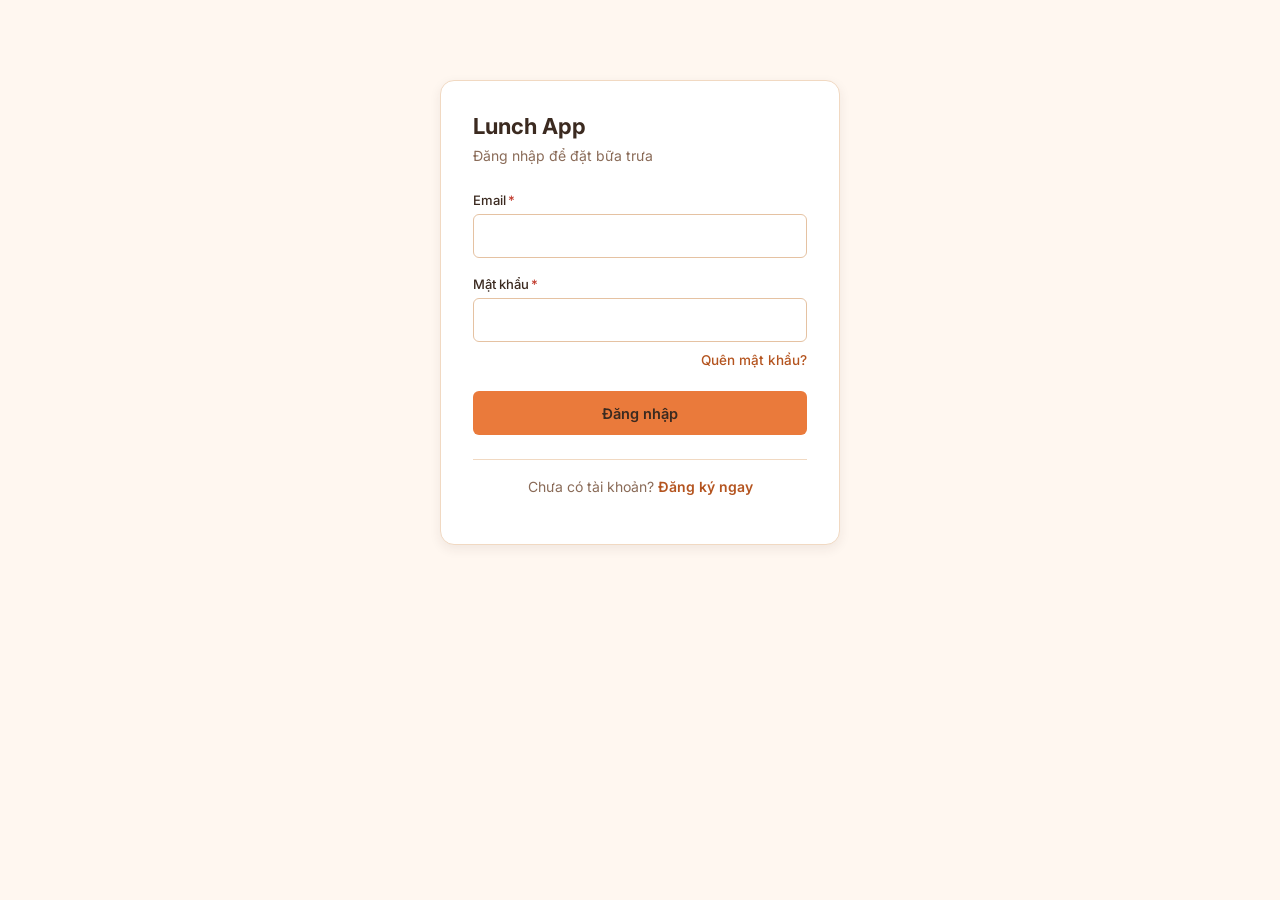
==== commit ad730358: "Search: match only against item name, not description/tags, so results are exact-name matches" ====
--- a/frontend/index.html
+++ b/frontend/index.html
@@ -7,7 +7,7 @@
   <link rel="preconnect" href="https://fonts.googleapis.com">
   <link rel="preconnect" href="https://fonts.gstatic.com" crossorigin>
   <link href="https://fonts.googleapis.com/css2?family=Inter:wght@400;500;600;700&family=JetBrains+Mono:wght@400;500;600&display=swap" rel="stylesheet">
-  <link rel="stylesheet" href="assets/css/style.css?v=20">
+  <link rel="stylesheet" href="assets/css/style.css?v=22">
 </head>
 <body data-page="menu">
   <a href="#main" class="sr-only">Bỏ qua điều hướng, tới nội dung chính</a>
@@ -21,6 +21,7 @@
     <div class="date-picker" id="date-picker" role="group" aria-label="Chọn ngày đặt món" hidden></div>
 
     <!-- Tiến trình đơn hàng, cập nhật theo trạng thái đơn của chính người đang xem -->
+    <h2 class="stepper-title">Tiến trình đơn hàng</h2>
     <ol class="stepper" id="order-stepper" aria-label="Tiến trình đơn hàng hôm nay"></ol>
 
     <div id="cutoff-notice"></div>
@@ -31,9 +32,10 @@
 
     <section aria-labelledby="menu-heading">
       <h2 id="menu-heading" class="sr-only">Danh sách món ăn</h2>
-      <div class="field field-lg" style="margin-bottom:12px;">
+      <div class="search-row">
         <label for="menu-search" class="sr-only">Tìm món</label>
-        <input type="search" id="menu-search" placeholder="Tìm món theo tên hoặc thẻ…">
+        <input type="search" id="menu-search" placeholder="Tìm món theo tên…">
+        <button type="button" id="menu-search-btn" aria-label="Tìm món">🔍</button>
       </div>
       <div id="menu-list" class="menu-grid" aria-busy="true">
         <div class="skeleton"></div>
@@ -49,7 +51,7 @@
       </div>
       <p id="order-message" role="status" aria-live="polite" style="margin:0;"></p>
       <div class="actions">
-        <button type="button" class="ghost" id="payment-method-btn">Thanh toán</button>
+        <button type="button" class="ghost" id="payment-method-btn" disabled>Thanh toán</button>
         <button type="button" id="place-order-btn">Đặt món</button>
       </div>
     </div>
@@ -79,7 +81,7 @@
       <div class="modal-step" id="payment-step-success" hidden>
         <div class="pay-success">
           <div class="pay-check is-waiting" aria-hidden="true">⏳</div>
-          <h3 id="pay-success-title">Đã gửi báo chuyển khoản</h3>
+          <h3 id="pay-success-title">Đã gửi thông tin báo chuyển khoản</h3>
           <p class="pay-amount" id="pay-success-amount"></p>
           <p class="pay-meta" id="pay-success-meta"></p>
         </div>
@@ -87,6 +89,6 @@
       </div>
     </div>
   </div>
-  <script type="module" src="js/main.js?v=20"></script>
+  <script type="module" src="js/main.js?v=22"></script>
 </body>
 </html>
--- a/frontend/assets/css/style.css
+++ b/frontend/assets/css/style.css
@@ -113,6 +113,15 @@
   box-shadow: 0 0 0 3px var(--accent-soft);
 }
 
+/* Menu điều hướng và thông tin người dùng gộp chung một khối bên phải,
+   thay vì bị justify-content:space-between kéo dạt ra giữa thanh navbar. */
+.navbar-right {
+  display: flex;
+  align-items: center;
+  gap: var(--space-4);
+  flex-wrap: wrap;
+}
+
 .navbar nav { display: flex; gap: var(--space-1); flex-wrap: wrap; }
 
 .navbar nav a {
@@ -153,6 +162,18 @@
 .navbar #user-info a { color: var(--accent-strong); text-decoration: none; font-weight: 500; }
 .navbar #user-info a:hover { text-decoration: underline; }
 
+.user-avatar {
+  width: 28px;
+  height: 28px;
+  border-radius: 50%;
+  display: inline-flex;
+  align-items: center;
+  justify-content: center;
+  font-size: 12.5px;
+  font-weight: 700;
+  flex: 0 0 auto;
+}
+
 /* ===== Bố cục trang ===== */
 .container {
   max-width: 1180px;
@@ -164,9 +185,10 @@
 .subtitle { color: var(--text-secondary); font-size: 14px; margin: 0 0 var(--space-5); }
 
 h2 {
-  font-size: 17px;
+  font-size: 19px;
   margin: var(--space-6) 0 var(--space-3);
-  font-weight: 600;
+  font-weight: 700;
+  color: var(--text-primary);
 }
 
 h3 { font-size: 15px; margin: 0 0 var(--space-2); font-weight: 600; }
@@ -230,6 +252,12 @@
 }
 
 /* ===== Thanh tiến trình đơn hàng (stepper) ===== */
+.stepper-title {
+  font-size: 15px;
+  font-weight: 600;
+  margin: var(--space-4) 0 var(--space-2);
+}
+
 .stepper {
   display: grid;
   grid-template-columns: repeat(4, 1fr);
@@ -475,6 +503,9 @@
   gap: var(--space-3);
   align-items: flex-end;
 }
+
+/* Nút chức năng chính của form luôn dồn về bên phải, tách khỏi các ô nhập */
+form > button { margin-left: auto; }
 
 /* Mỗi ô nhập là một khối có nhãn riêng — không dùng placeholder thay nhãn */
 .field { display: flex; flex-direction: column; gap: var(--space-1); min-width: 180px; flex: 1 1 180px; }
@@ -1490,6 +1521,69 @@
 #ledger-box .table-wrap {
   margin-bottom: var(--space-4);
 }
+
+/* ===== Ô tìm kiếm thực đơn ===== */
+.search-row {
+  display: flex;
+  gap: 8px;
+  margin-bottom: 12px;
+}
+
+.search-row input[type="search"] { flex: 1; }
+
+.search-row button {
+  flex: 0 0 auto;
+  width: 40px;
+  padding: 0;
+  font-size: 16px;
+}
+
+/* ===== Bình chọn quán ăn: nút tròn nhỏ bên trái, nội dung kéo dài bên phải ===== */
+.poll-option {
+  display: flex;
+  align-items: center;
+  gap: 10px;
+  padding: 6px 0;
+  cursor: pointer;
+}
+
+.poll-option-radio {
+  flex: 0 0 auto;
+  width: 15px;
+  height: 15px;
+  margin: 0;
+}
+
+.poll-option-body {
+  flex: 1 1 auto;
+  display: flex;
+  align-items: center;
+  justify-content: space-between;
+  gap: 12px;
+}
+
+.poll-option-name { font-size: 14px; }
+.poll-option-votes { font-size: 13px; color: var(--text-secondary); white-space: nowrap; }
+
+/* ===== Cảnh báo dinh dưỡng (Phase 5) ===== */
+.nutrition-badges {
+  display: flex;
+  flex-wrap: wrap;
+  gap: 4px;
+  margin-top: 6px;
+}
+
+.nutrition-badge {
+  font-size: 11px;
+  font-weight: 600;
+  padding: 2px 8px;
+  border-radius: var(--radius-pill);
+  border: 1px solid var(--border);
+}
+
+.nutrition-badge.is-warning { background: var(--critical-soft); color: var(--critical); border-color: #F2C9C3; }
+.nutrition-badge.is-info    { background: var(--info-soft);     color: var(--info);     border-color: #BFDCEB; }
+.nutrition-badge.is-success { background: var(--success-soft);  color: var(--success);  border-color: #BFE0CC; }
 
 /* ===== Gợi ý món (Phase 3) ===== */
 .suggestions-row {
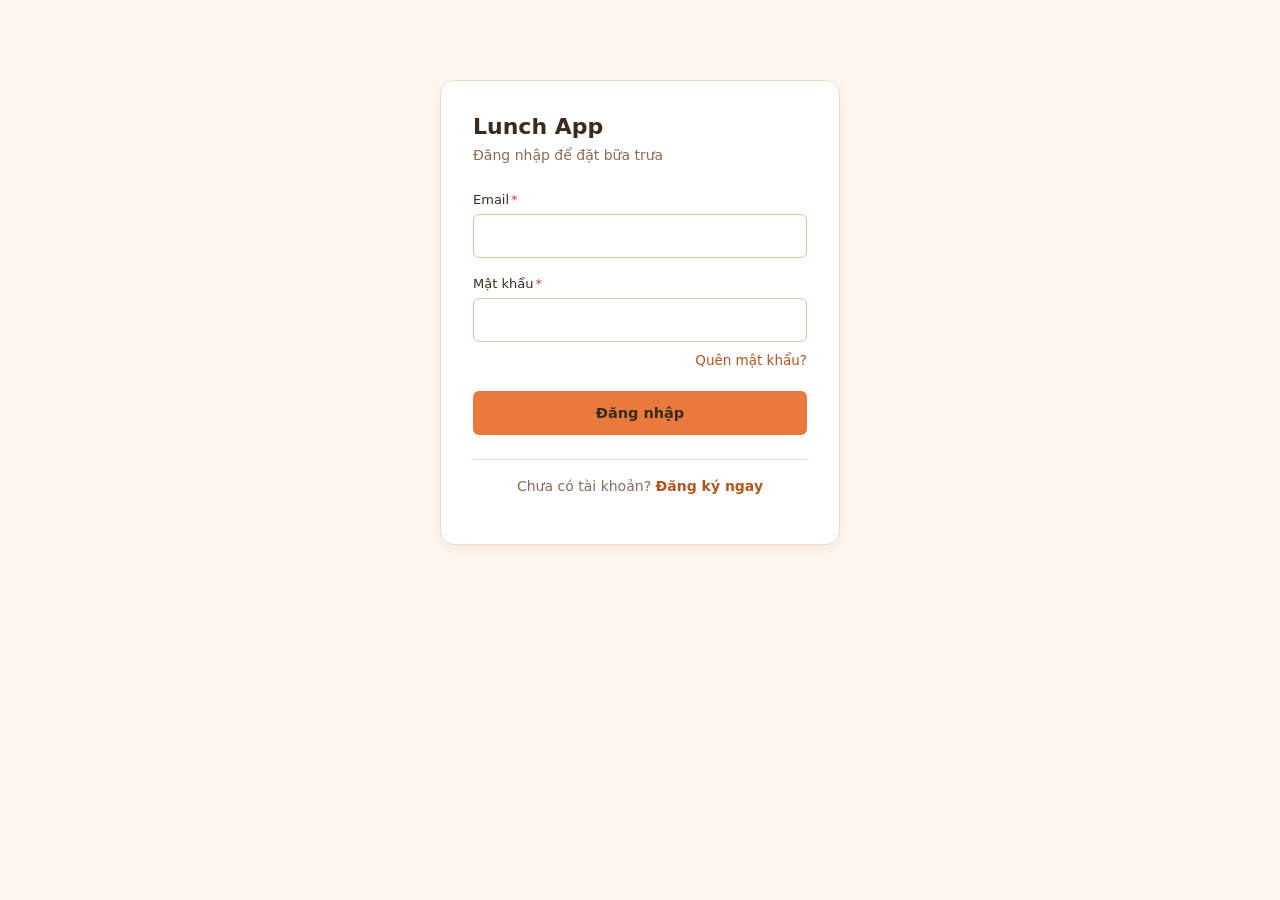
==== commit ac69afff: "Remove coordinator role/actor and its exclusive features (polls, demand prediction, assist-order, co" ====
--- a/frontend/index.html
+++ b/frontend/index.html
@@ -7,7 +7,7 @@
   <link rel="preconnect" href="https://fonts.googleapis.com">
   <link rel="preconnect" href="https://fonts.gstatic.com" crossorigin>
   <link href="https://fonts.googleapis.com/css2?family=Inter:wght@400;500;600;700&family=JetBrains+Mono:wght@400;500;600&display=swap" rel="stylesheet">
-  <link rel="stylesheet" href="assets/css/style.css?v=22">
+  <link rel="stylesheet" href="assets/css/style.css?v=23">
 </head>
 <body data-page="menu">
   <a href="#main" class="sr-only">Bỏ qua điều hướng, tới nội dung chính</a>
@@ -18,7 +18,8 @@
     <p class="subtitle" id="today-date">Đang tải thực đơn…</p>
 
     <!-- Chọn ngày: có thực đơn hôm sau thì đặt trước được luôn -->
-    <div class="date-picker" id="date-picker" role="group" aria-label="Chọn ngày đặt món" hidden></div>
+    <h2 class="section-title" id="date-picker-title" hidden>Chọn ngày đặt món</h2>
+    <div class="date-picker" id="date-picker" role="group" aria-labelledby="date-picker-title" hidden></div>
 
     <!-- Tiến trình đơn hàng, cập nhật theo trạng thái đơn của chính người đang xem -->
     <h2 class="stepper-title">Tiến trình đơn hàng</h2>
@@ -28,10 +29,8 @@
 
     <div id="suggestions-box"></div>
 
-    <div id="poll-widget"></div>
-
     <section aria-labelledby="menu-heading">
-      <h2 id="menu-heading" class="sr-only">Danh sách món ăn</h2>
+      <h2 id="menu-heading" class="section-title">Danh sách món ăn</h2>
       <div class="search-row">
         <label for="menu-search" class="sr-only">Tìm món</label>
         <input type="search" id="menu-search" placeholder="Tìm món theo tên…">
@@ -89,6 +88,6 @@
       </div>
     </div>
   </div>
-  <script type="module" src="js/main.js?v=22"></script>
+  <script type="module" src="js/main.js?v=23"></script>
 </body>
 </html>
--- a/frontend/assets/css/style.css
+++ b/frontend/assets/css/style.css
@@ -151,16 +151,69 @@
   font-weight: 600;
 }
 
-.navbar #user-info {
+/* Menu người dùng: bấm/hover vào tên+avatar để xổ ra Gom đơn / Quỹ / Trang
+   quản trị / Đăng xuất, thay vì xếp thẳng hàng ngang chiếm chỗ trên navbar. */
+.user-menu {
+  position: relative;
   font-size: 14px;
   color: var(--text-secondary);
-  display: flex;
-  align-items: center;
-  gap: var(--space-3);
-}
-
-.navbar #user-info a { color: var(--accent-strong); text-decoration: none; font-weight: 500; }
-.navbar #user-info a:hover { text-decoration: underline; }
+}
+
+.user-menu-trigger {
+  display: flex;
+  align-items: center;
+  gap: var(--space-2);
+  background: transparent;
+  border: 1px solid transparent;
+  color: var(--text-primary);
+  padding: 6px 10px;
+  border-radius: var(--radius-sm);
+  font-family: inherit;
+  font-size: 14px;
+  min-height: 40px;
+  cursor: pointer;
+}
+
+.user-menu-trigger:hover,
+.user-menu.is-open .user-menu-trigger {
+  background: var(--bg-surface-raised);
+}
+
+.user-menu-caret {
+  font-size: 10px;
+  color: var(--text-secondary);
+}
+
+.user-menu-dropdown {
+  display: none;
+  flex-direction: column;
+  position: absolute;
+  right: 0;
+  top: calc(100% + 4px);
+  min-width: 180px;
+  background: var(--bg-surface);
+  border: 1px solid var(--border);
+  border-radius: var(--radius-md);
+  box-shadow: var(--shadow-md);
+  padding: var(--space-1);
+  z-index: var(--z-sticky);
+}
+
+.user-menu:hover .user-menu-dropdown,
+.user-menu.is-open .user-menu-dropdown {
+  display: flex;
+}
+
+.user-menu-dropdown a {
+  color: var(--text-primary);
+  text-decoration: none;
+  font-weight: 500;
+  padding: 9px 12px;
+  border-radius: var(--radius-sm);
+}
+
+.user-menu-dropdown a:hover { background: var(--bg-surface-raised); }
+.user-menu-dropdown a.active { background: var(--accent-wash); color: var(--accent-strong); }
 
 .user-avatar {
   width: 28px;
@@ -252,7 +305,8 @@
 }
 
 /* ===== Thanh tiến trình đơn hàng (stepper) ===== */
-.stepper-title {
+.stepper-title,
+.section-title {
   font-size: 15px;
   font-weight: 600;
   margin: var(--space-4) 0 var(--space-2);
@@ -719,6 +773,15 @@
   padding: var(--space-4);
   margin-bottom: var(--space-3);
   font-size: 14px;
+}
+
+/* Khung bao quanh Bảng điều khiển đơn hôm nay, tách rõ khỏi các mục khác */
+.framed-panel {
+  border: 1px solid var(--border);
+  border-radius: var(--radius-lg);
+  padding: var(--space-4);
+  background: var(--bg-sunken);
+  margin-bottom: var(--space-4);
 }
 
 .card + .card { margin-top: var(--space-2); }
@@ -1347,48 +1410,8 @@
 }
 
 .role-tag.is-admin       { background: var(--critical-soft); color: var(--critical); border-color: #F2C9C3; }
-.role-tag.is-coordinator { background: var(--accent-wash);   color: var(--accent-strong); border-color: var(--accent-soft); }
 .role-tag.is-treasurer   { background: var(--success-soft);  color: var(--success); border-color: #BFE0CC; }
 .role-tag.is-employee    { background: var(--info-soft);     color: var(--info); border-color: #BFDCEB; }
-
-/* ===== Lịch tua coordinator (1.6) ===== */
-.schedule-list {
-  display: grid;
-  grid-template-columns: repeat(auto-fill, minmax(260px, 1fr));
-  gap: var(--space-3);
-}
-
-.schedule-day {
-  background: var(--bg-surface);
-  border: 1px solid var(--border);
-  border-radius: var(--radius-md);
-  padding: var(--space-3) var(--space-4);
-  display: flex;
-  flex-direction: column;
-  gap: var(--space-2);
-}
-
-.schedule-day.is-today {
-  border-color: var(--accent-strong);
-  box-shadow: inset 0 0 0 1px var(--accent-strong);
-  background: var(--accent-wash);
-}
-
-.schedule-day.is-weekend { background: var(--bg-sunken); }
-
-.schedule-day .day-head {
-  display: flex;
-  align-items: baseline;
-  justify-content: space-between;
-  gap: var(--space-2);
-}
-
-.schedule-day .day-name { font-weight: 600; font-size: 14px; }
-.schedule-day .day-date { font-size: 12.5px; color: var(--text-secondary); font-variant-numeric: tabular-nums; }
-.schedule-day .day-today-flag { font-size: 11px; font-weight: 700; color: var(--accent-strong); }
-.schedule-day select { font-size: 14px; }
-
-.schedule-day .day-unassigned { font-size: 12.5px; color: var(--warning); font-weight: 500; }
 
 /* ===== Deadline chốt đơn (4.1) ===== */
 .deadline-panel {
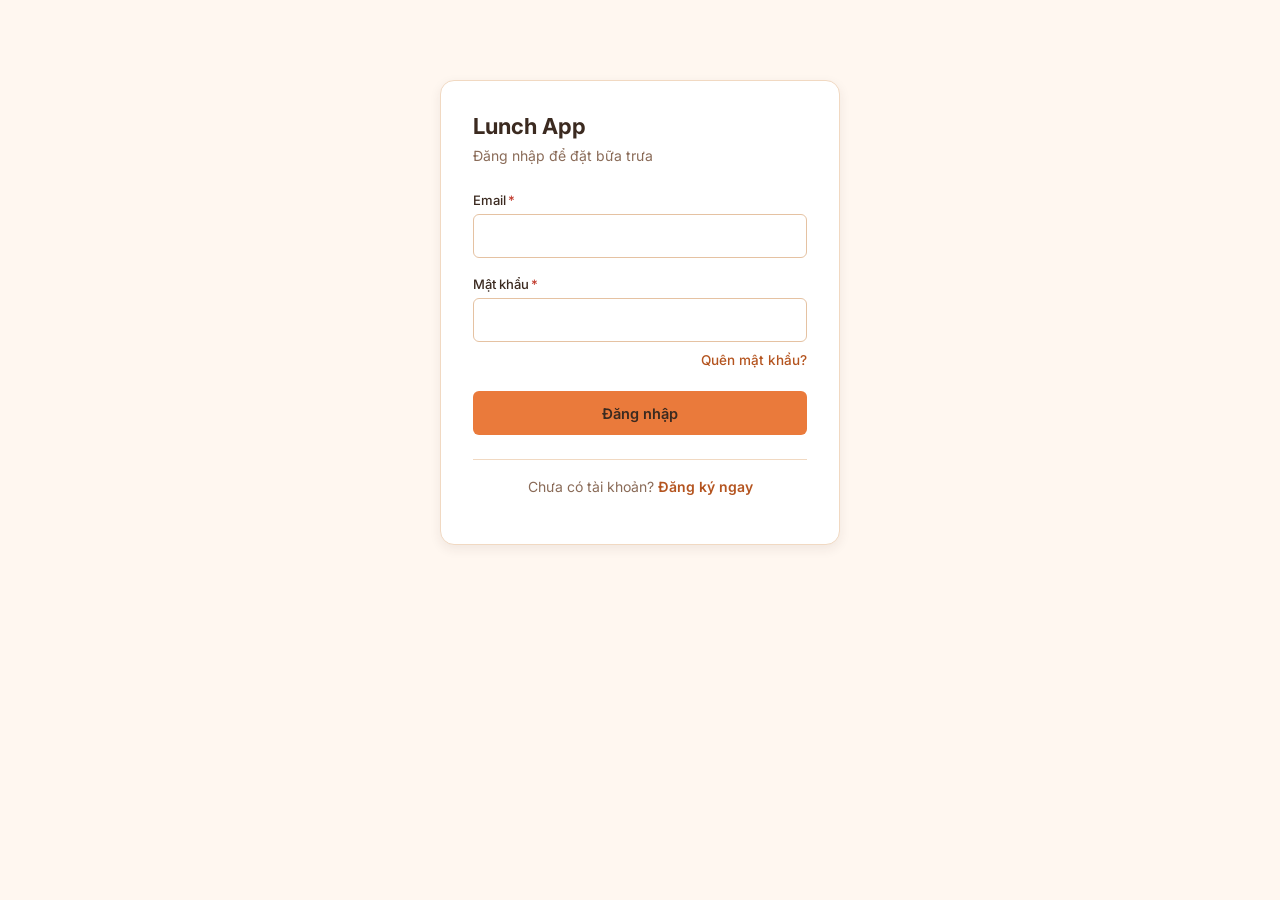
==== commit d1f8b8ef: "Add delete-user in role matrix, delete pending orders from history (select/select-all), merge fund t" ====
--- a/frontend/index.html
+++ b/frontend/index.html
@@ -1,7 +1,8 @@
-﻿<!DOCTYPE html>
+<!DOCTYPE html>
 <html lang="vi">
 <head>
   <meta charset="UTF-8">
+  <script>try{if(localStorage.getItem('lunchapp-theme')==='dark')document.documentElement.setAttribute('data-theme','dark')}catch(e){}</script>
   <meta name="viewport" content="width=device-width, initial-scale=1">
   <title>Đặt bữa trưa</title>
   <link rel="preconnect" href="https://fonts.googleapis.com">
--- a/frontend/assets/css/style.css
+++ b/frontend/assets/css/style.css
@@ -46,6 +46,42 @@
   --shadow-lg:0 12px 28px rgba(59,42,32,.12);
 
   --z-sticky:20; --z-overlay:100; --z-toast:1000;
+
+  --navbar-bg:rgba(255, 247, 240, 0.94);
+}
+
+/* ===== Chế độ tối ===== */
+:root[data-theme="dark"]{
+  --bg-base:#1C1712;
+  --bg-surface:#26201A;
+  --bg-surface-raised:#332A20;
+  --bg-sunken:#211B15;
+  --border:#3D3226;
+  --border-strong:#4E4030;
+
+  --text-primary:#F2E9DE;
+  --text-secondary:#B8A791;
+
+  --accent:#F0904F;
+  --accent-strong:#F7B37D;
+  --accent-ink:#241a0e;
+  --accent-soft:#5A3A1E;
+  --accent-wash:#332619;
+
+  --success:#6FCB92;
+  --success-soft:#1F3527;
+  --warning:#E0B84D;
+  --warning-soft:#3A2F14;
+  --critical:#F0897E;
+  --critical-soft:#3D211D;
+  --info:#7DBEE0;
+  --info-soft:#1E2E38;
+
+  --shadow-sm:0 1px 2px rgba(0,0,0,.3);
+  --shadow-md:0 4px 12px rgba(0,0,0,.35);
+  --shadow-lg:0 12px 28px rgba(0,0,0,.4);
+
+  --navbar-bg:rgba(28, 23, 18, 0.94);
 }
 
 * { box-sizing: border-box; }
@@ -92,7 +128,7 @@
   gap: var(--space-3);
   position: sticky;
   top: 0;
-  background: rgba(255, 247, 240, 0.94);
+  background: var(--navbar-bg);
   backdrop-filter: blur(8px);
   z-index: var(--z-sticky);
 }
@@ -214,6 +250,21 @@
 
 .user-menu-dropdown a:hover { background: var(--bg-surface-raised); }
 .user-menu-dropdown a.active { background: var(--accent-wash); color: var(--accent-strong); }
+
+.user-menu-action {
+  color: var(--text-primary);
+  font-weight: 500;
+  padding: 9px 12px;
+  border-radius: var(--radius-sm);
+  background: transparent;
+  border: none;
+  text-align: left;
+  font-family: inherit;
+  font-size: 14px;
+  cursor: pointer;
+  min-height: auto;
+}
+.user-menu-action:hover { background: var(--bg-surface-raised); }
 
 .user-avatar {
   width: 28px;
@@ -1226,6 +1277,31 @@
 
 /* ===== Lịch sử: thẻ đơn mở rộng xem chi tiết ===== */
 .history-card { padding: 0; overflow: hidden; }
+
+.history-head { display: flex; align-items: center; }
+.history-head .history-select { flex: none; margin-left: var(--space-4); }
+.history-head .history-summary { width: auto; flex: 1; }
+
+.history-toolbar {
+  display: flex;
+  align-items: center;
+  justify-content: space-between;
+  gap: var(--space-3);
+  margin-bottom: var(--space-3);
+  padding: var(--space-3) var(--space-4);
+  background: var(--bg-sunken);
+  border: 1px solid var(--border);
+  border-radius: var(--radius-md);
+}
+
+.check-inline {
+  display: flex;
+  align-items: center;
+  gap: var(--space-2);
+  font-size: 14px;
+  cursor: pointer;
+}
+.check-inline input { width: auto; min-height: auto; }
 
 .history-summary {
   display: flex;
@@ -1587,6 +1663,49 @@
 
 .poll-option-name { font-size: 14px; }
 .poll-option-votes { font-size: 13px; color: var(--text-secondary); white-space: nowrap; }
+
+/* ===== Người còn nợ (redesign) ===== */
+.debts-total {
+  display: flex;
+  align-items: center;
+  justify-content: space-between;
+  padding: var(--space-3) var(--space-4);
+  background: var(--critical-soft);
+  color: var(--critical);
+  border-radius: var(--radius-md);
+  margin-bottom: var(--space-3);
+  font-weight: 600;
+}
+.debts-total strong { font-size: 16px; }
+
+.debts-list { display: flex; flex-direction: column; gap: var(--space-2); }
+
+.debt-card {
+  background: var(--bg-surface);
+  border: 1px solid var(--border);
+  border-radius: var(--radius-md);
+  padding: var(--space-3) var(--space-4);
+}
+
+.debt-card-head {
+  display: flex;
+  align-items: center;
+  justify-content: space-between;
+  margin-bottom: var(--space-2);
+}
+
+.debt-name { font-weight: 600; }
+
+.debt-orders { display: flex; flex-wrap: wrap; gap: 6px; }
+
+.debt-order-pill {
+  font-size: 12.5px;
+  padding: 4px 10px;
+  border-radius: var(--radius-pill);
+  background: var(--bg-surface-raised);
+  color: var(--text-secondary);
+  border: 1px solid var(--border);
+}
 
 /* ===== Cảnh báo dinh dưỡng (Phase 5) ===== */
 .nutrition-badges {
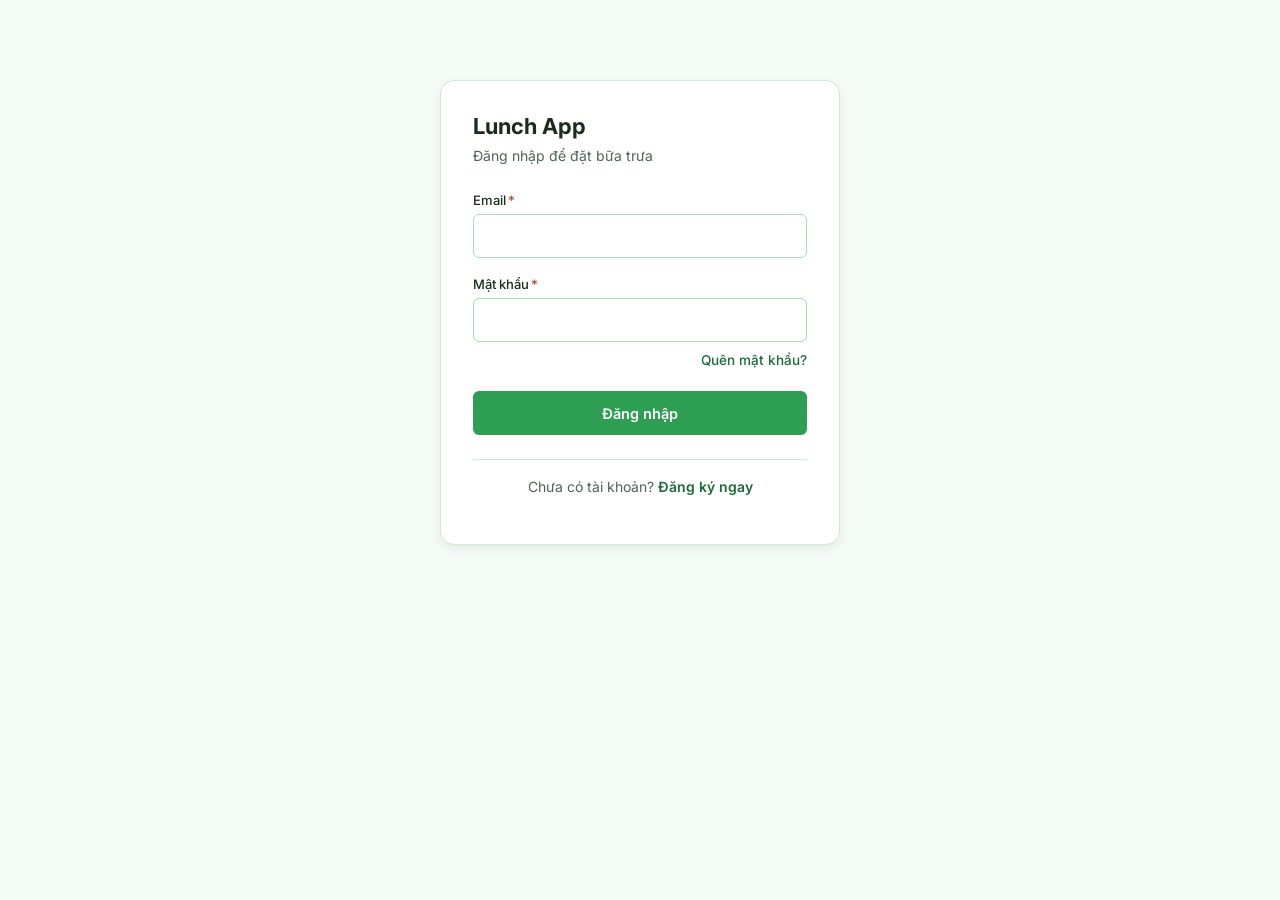
==== commit 0112ff94: "Rebuild ordering flow around per-day collector model, add audit log, DB integrity constraints, and A" ====
--- a/frontend/index.html
+++ b/frontend/index.html
@@ -8,7 +8,7 @@
   <link rel="preconnect" href="https://fonts.googleapis.com">
   <link rel="preconnect" href="https://fonts.gstatic.com" crossorigin>
   <link href="https://fonts.googleapis.com/css2?family=Inter:wght@400;500;600;700&family=JetBrains+Mono:wght@400;500;600&display=swap" rel="stylesheet">
-  <link rel="stylesheet" href="assets/css/style.css?v=23">
+  <link rel="stylesheet" href="assets/css/style.css?v=55">
 </head>
 <body data-page="menu">
   <a href="#main" class="sr-only">Bỏ qua điều hướng, tới nội dung chính</a>
@@ -17,6 +17,8 @@
   <main class="container" id="main">
     <h1 id="menu-heading-title">Thực đơn</h1>
     <p class="subtitle" id="today-date">Đang tải thực đơn…</p>
+    <p class="helper">⏰ Giờ chốt đơn cố định <strong>11:00</strong> hằng ngày — quá giờ này không đặt, sửa hay huỷ đơn được nữa.</p>
+    <p class="owner-badge" id="order-owner-info"></p>
 
     <!-- Chọn ngày: có thực đơn hôm sau thì đặt trước được luôn -->
     <h2 class="section-title" id="date-picker-title" hidden>Chọn ngày đặt món</h2>
@@ -49,7 +51,7 @@
         <span class="stat-value" id="selection-total">0 đ</span>
         <span class="stat-label" id="selection-count">Chưa chọn món nào</span>
       </div>
-      <p id="order-message" role="status" aria-live="polite" style="margin:0;"></p>
+      <p id="order-message" class="status-line" role="status" aria-live="polite"></p>
       <div class="actions">
         <button type="button" class="ghost" id="payment-method-btn" disabled>Thanh toán</button>
         <button type="button" id="place-order-btn">Đặt món</button>
@@ -71,7 +73,7 @@
       <div class="modal-step" id="payment-step-choose">
         <div id="order-summary-panel"></div>
         <div id="payment-info-panel"></div>
-        <p id="payment-modal-message" role="status" aria-live="polite" style="margin:0;"></p>
+        <p id="payment-modal-message" class="status-line" role="status" aria-live="polite"></p>
 
         <button type="button" id="payment-confirm-btn">Tôi đã chuyển khoản</button>
         <button type="button" class="modal-cancel" id="payment-modal-cancel">Để sau</button>
@@ -89,6 +91,6 @@
       </div>
     </div>
   </div>
-  <script type="module" src="js/main.js?v=23"></script>
+  <script type="module" src="js/main.js?v=55"></script>
 </body>
 </html>
--- a/frontend/assets/css/style.css
+++ b/frontend/assets/css/style.css
@@ -1,29 +1,29 @@
 /* ==========================================================================
    Lunch App — hệ thống giao diện
-   Bảng màu cam ấm. Mọi cặp màu chữ/nền dưới đây đều đạt WCAG AA (>= 4.5:1);
-   riêng màu cam đậm dùng cho chữ, cam sáng chỉ dùng làm nền với chữ nâu đậm.
+   Bảng màu xanh lá và trắng. Mọi cặp màu chữ/nền dưới đây đều đạt WCAG AA (>= 4.5:1);
+   riêng màu xanh đậm dùng cho chữ, xanh sáng chỉ dùng làm nền với chữ xanh đen đậm.
    ========================================================================== */
 
 :root{
   /* Nền và bề mặt */
-  --bg-base:#FFF7F0;
+  --bg-base:#F5FBF6;
   --bg-surface:#FFFFFF;
-  --bg-surface-raised:#FCEBDA;
-  --bg-sunken:#FBF0E6;
-  --border:#F1D9C2;
-  --border-strong:#E5C2A2;
-
-  /* Chữ — 12.9:1 và 4.6:1 trên nền --bg-base */
-  --text-primary:#3B2A20;
-  --text-secondary:#8A6B58;
-
-  /* Cam: --accent làm nền (chữ --accent-ink, 4.8:1),
-     --accent-strong làm chữ trên nền sáng (5.0:1) */
-  --accent:#EA7A3B;
-  --accent-strong:#B4541F;
-  --accent-ink:#3B2A20;
-  --accent-soft:#FBD9BE;
-  --accent-wash:#FEF1E6;
+  --bg-surface-raised:#E7F6EB;
+  --bg-sunken:#EDF8F0;
+  --border:#CFEAD7;
+  --border-strong:#A9DABC;
+
+  /* Chữ — độ tương phản cao trên nền --bg-base */
+  --text-primary:#1B2B20;
+  --text-secondary:#4E6459;
+
+  /* Xanh lá: --accent làm nền (chữ --accent-ink),
+     --accent-strong làm chữ trên nền sáng */
+  --accent:#2E9E52;
+  --accent-strong:#1B6B37;
+  --accent-ink:#FFFFFF;
+  --accent-soft:#D3F0DC;
+  --accent-wash:#EEFAF1;
 
   /* Màu ngữ nghĩa — đều đạt 4.5:1 trên nền sáng */
   --success:#2F7A4F;
@@ -41,32 +41,40 @@
 
   --radius-sm:6px; --radius-md:10px; --radius-lg:14px; --radius-pill:999px;
 
-  --shadow-sm:0 1px 2px rgba(59,42,32,.06);
-  --shadow-md:0 4px 12px rgba(59,42,32,.08);
-  --shadow-lg:0 12px 28px rgba(59,42,32,.12);
+  --shadow-sm:0 1px 2px rgba(27,43,32,.06);
+  --shadow-md:0 4px 12px rgba(27,43,32,.08);
+  --shadow-lg:0 12px 28px rgba(27,43,32,.12);
 
   --z-sticky:20; --z-overlay:100; --z-toast:1000;
 
-  --navbar-bg:rgba(255, 247, 240, 0.94);
+  --navbar-bg:rgba(255, 255, 255, 0.94);
+
+  /* Chữ trên nền --critical đặc (badge, nút gỡ...) — tách riêng khỏi
+     --critical-soft vì đây là chữ đặt trên nền màu đặc, không phải nền nhạt */
+  --critical-ink:#FFFFFF;
+
+  /* Nhịp chuyển động dùng chung — micro-interaction 150ms, còn lại 220ms */
+  --transition-fast:.15s ease;
+  --transition-base:.22s ease;
 }
 
 /* ===== Chế độ tối ===== */
 :root[data-theme="dark"]{
-  --bg-base:#1C1712;
-  --bg-surface:#26201A;
-  --bg-surface-raised:#332A20;
-  --bg-sunken:#211B15;
-  --border:#3D3226;
-  --border-strong:#4E4030;
-
-  --text-primary:#F2E9DE;
-  --text-secondary:#B8A791;
-
-  --accent:#F0904F;
-  --accent-strong:#F7B37D;
-  --accent-ink:#241a0e;
-  --accent-soft:#5A3A1E;
-  --accent-wash:#332619;
+  --bg-base:#111B14;
+  --bg-surface:#17251A;
+  --bg-surface-raised:#1E3123;
+  --bg-sunken:#142017;
+  --border:#2B4030;
+  --border-strong:#3A543E;
+
+  --text-primary:#E6F2E9;
+  --text-secondary:#A3BDAB;
+
+  --accent:#4CCB80;
+  --accent-strong:#7FE3A6;
+  --accent-ink:#0B2A16;
+  --accent-soft:#1E4A2E;
+  --accent-wash:#16311F;
 
   --success:#6FCB92;
   --success-soft:#1F3527;
@@ -82,6 +90,10 @@
   --shadow-lg:0 12px 28px rgba(0,0,0,.4);
 
   --navbar-bg:rgba(28, 23, 18, 0.94);
+
+  /* --critical sáng lên nhiều ở chế độ tối, chữ trắng trên đó không còn đủ
+     tương phản — đổi sang chữ tối để giữ AA */
+  --critical-ink:#3D211D;
 }
 
 * { box-sizing: border-box; }
@@ -139,7 +151,11 @@
   gap: var(--space-2);
   font-weight: 600;
   color: var(--text-primary);
-}
+  text-decoration: none;
+  border-radius: var(--radius-sm);
+}
+
+.navbar .brand:hover { color: var(--accent-strong); }
 
 .navbar .brand .dot {
   width: 9px;
@@ -172,7 +188,7 @@
   min-height: 40px;
   display: inline-flex;
   align-items: center;
-  transition: background .15s ease, color .15s ease, border-color .15s ease;
+  transition: background var(--transition-fast), color var(--transition-fast), border-color var(--transition-fast);
 }
 
 .navbar nav a:hover {
@@ -186,6 +202,19 @@
   border-color: var(--accent-soft);
   font-weight: 600;
 }
+
+.nav-icon {
+  display: inline-flex;
+  align-items: center;
+  justify-content: center;
+  width: 22px;
+  font-size: 15px;
+  line-height: 1;
+  margin-right: 6px;
+  flex: none;
+}
+.user-menu-dropdown a,
+.user-menu-action { display: flex; align-items: center; }
 
 /* Menu người dùng: bấm/hover vào tên+avatar để xổ ra Gom đơn / Quỹ / Trang
    quản trị / Đăng xuất, thay vì xếp thẳng hàng ngang chiếm chỗ trên navbar. */
@@ -259,6 +288,7 @@
   background: transparent;
   border: none;
   text-align: left;
+  justify-content: flex-start;
   font-family: inherit;
   font-size: 14px;
   cursor: pointer;
@@ -278,6 +308,104 @@
   flex: 0 0 auto;
 }
 
+/* ===== Chuông thông báo ===== */
+.notification-bell { position: relative; }
+
+.bell-trigger {
+  position: relative;
+  display: flex;
+  align-items: center;
+  justify-content: center;
+  width: 40px;
+  height: 40px;
+  background: transparent;
+  border: 1px solid transparent;
+  border-radius: var(--radius-sm);
+  font-size: 17px;
+  cursor: pointer;
+  min-height: 0;
+  padding: 0;
+}
+
+.bell-trigger:hover,
+.notification-bell.is-open .bell-trigger { background: var(--bg-surface-raised); }
+
+.bell-badge {
+  position: absolute;
+  top: 2px;
+  right: 2px;
+  min-width: 16px;
+  height: 16px;
+  padding: 0 4px;
+  border-radius: var(--radius-pill);
+  background: var(--critical);
+  color: var(--critical-ink);
+  font-size: 10px;
+  font-weight: 700;
+  line-height: 16px;
+  text-align: center;
+}
+
+.bell-dropdown {
+  display: none;
+  flex-direction: column;
+  position: absolute;
+  right: 0;
+  top: calc(100% + 4px);
+  width: 320px;
+  max-width: calc(100vw - 32px);
+  max-height: 420px;
+  overflow-y: auto;
+  background: var(--bg-surface);
+  border: 1px solid var(--border);
+  border-radius: var(--radius-md);
+  box-shadow: var(--shadow-md);
+  z-index: var(--z-sticky);
+}
+
+.notification-bell.is-open .bell-dropdown { display: flex; }
+
+.bell-dropdown-head {
+  display: flex;
+  align-items: center;
+  justify-content: space-between;
+  gap: var(--space-2);
+  padding: var(--space-3) var(--space-4);
+  border-bottom: 1px solid var(--border);
+  font-weight: 600;
+  font-size: 13.5px;
+  position: sticky;
+  top: 0;
+  background: var(--bg-surface);
+}
+
+.bell-dropdown-head .link-action { font-size: 12px; font-weight: 500; }
+
+.bell-list { display: flex; flex-direction: column; }
+
+.bell-item {
+  display: block;
+  width: 100%;
+  text-align: left;
+  background: transparent;
+  border: none;
+  border-bottom: 1px solid var(--border);
+  padding: var(--space-3) var(--space-4);
+  cursor: pointer;
+  font-family: inherit;
+  min-height: 0;
+}
+
+.bell-item:last-child { border-bottom: none; }
+.bell-item:hover { background: var(--bg-surface-raised); }
+
+.bell-item.is-unread { background: var(--accent-wash); }
+.bell-item.is-unread:hover { background: var(--accent-soft); }
+
+.bell-item-title { font-size: 13.5px; font-weight: 600; color: var(--text-primary); }
+.bell-item-message { font-size: 13px; color: var(--text-secondary); margin-top: 2px; }
+.bell-item-time { font-size: 11.5px; color: var(--text-secondary); margin-top: 4px; }
+
 /* ===== Bố cục trang ===== */
 .container {
   max-width: 1180px;
@@ -288,6 +416,25 @@
 h1 { font-size: 24px; line-height: 1.25; margin: 0 0 var(--space-1); font-weight: 700; }
 .subtitle { color: var(--text-secondary); font-size: 14px; margin: 0 0 var(--space-5); }
 
+/* Ai đang đứng ra đặt chung cho ngày đang xem — nổi bật hơn subtitle thường */
+.owner-badge {
+  display: inline-flex;
+  align-items: center;
+  gap: 6px;
+  background: var(--accent-wash);
+  color: var(--accent-strong);
+  border: 1px solid var(--accent-soft);
+  border-radius: 999px;
+  padding: 4px 12px;
+  font-size: 13px;
+  font-weight: 600;
+  margin: 0 0 var(--space-5);
+}
+.owner-badge:empty { display: none; }
+.owner-badge::before { content: "●"; font-size: 13px; }
+.owner-badge.is-you { background: var(--accent); color: var(--accent-ink); border-color: var(--accent-strong); }
+.owner-badge.is-unclaimed { background: var(--bg-sunken); color: var(--text-secondary); border-color: var(--border); }
+
 h2 {
   font-size: 19px;
   margin: var(--space-6) 0 var(--space-3);
@@ -311,6 +458,7 @@
 }
 
 .date-chip {
+  position: relative;
   background: var(--bg-surface);
   border: 1px solid var(--border-strong);
   border-radius: var(--radius-md);
@@ -325,13 +473,36 @@
   font-family: inherit;
   color: var(--text-primary);
   font-weight: 500;
-}
+  transition: background var(--transition-fast), border-color var(--transition-fast), box-shadow var(--transition-fast), color var(--transition-fast), transform var(--transition-fast);
+}
+
+/* Gỡ hẳn một ngày đã lỡ dựng (mọi ngày trừ hôm nay) */
+.date-chip .chip-remove {
+  position: absolute;
+  top: -7px;
+  right: -7px;
+  width: 20px;
+  height: 20px;
+  display: flex;
+  align-items: center;
+  justify-content: center;
+  border-radius: 999px;
+  background: var(--critical);
+  color: var(--critical-ink);
+  font-size: 11px;
+  line-height: 1;
+  cursor: pointer;
+  transition: background var(--transition-fast), color var(--transition-fast);
+}
+.date-chip .chip-remove:hover { background: var(--critical-soft); color: var(--critical); }
 
 .date-chip:hover:not(:disabled) {
   background: var(--accent-wash);
   color: var(--text-primary);
   border-color: var(--accent-strong);
 }
+
+.date-chip:active:not(:disabled) { transform: scale(.98); }
 
 .date-chip[aria-pressed="true"] {
   background: var(--accent-wash);
@@ -427,7 +598,7 @@
 .step .step-label { font-size: 13.5px; font-weight: 500; color: var(--text-secondary); }
 .step .step-hint { font-size: 12px; color: var(--text-secondary); margin-top: 2px; }
 
-/* Bước đã xong: nền cam đầy, dấu tick — không chỉ dựa vào màu, có cả ký hiệu */
+/* Bước đã xong: nền xanh đầy, dấu tick — không chỉ dựa vào màu, có cả ký hiệu */
 .step.is-done .step-track span { width: 100%; }
 .step.is-done .step-mark {
   background: var(--accent);
@@ -447,10 +618,6 @@
 }
 .step.is-current .step-label { color: var(--accent-strong); font-weight: 600; }
 
-@media (prefers-reduced-motion: reduce) {
-  .step .step-track span { transition: none; }
-}
-
 /* ===== Thẻ món ăn ===== */
 .menu-grid {
   display: grid;
@@ -467,35 +634,17 @@
   display: flex;
   flex-direction: column;
   gap: var(--space-2);
-  transition: border-color .15s ease, box-shadow .15s ease;
+  transition: border-color var(--transition-fast), box-shadow var(--transition-fast), transform var(--transition-fast);
 }
 
 .menu-item:hover { border-color: var(--border-strong); box-shadow: var(--shadow-md); }
-
-/* Món đang được chọn: viền cam + nền nhạt, thấy ngay khi lướt mắt */
+.menu-item:active { transform: scale(.99); }
+
+/* Món đang được chọn: viền xanh + nền nhạt, thấy ngay khi lướt mắt */
 .menu-item.is-selected {
   border-color: var(--accent);
   background: var(--accent-wash);
   box-shadow: 0 0 0 1px var(--accent);
-}
-
-.menu-item .thumb {
-  aspect-ratio: 16 / 10;
-  width: 100%;
-  border-radius: var(--radius-sm);
-  object-fit: cover;
-  background: var(--bg-surface-raised);
-  display: block;
-}
-
-.menu-item .thumb-placeholder {
-  aspect-ratio: 16 / 10;
-  border-radius: var(--radius-sm);
-  background: var(--bg-surface-raised);
-  display: grid;
-  place-items: center;
-  color: var(--text-secondary);
-  font-size: 13px;
 }
 
 .menu-item h3 { margin: 0; font-size: 15px; }
@@ -534,6 +683,71 @@
 
 .qty label { font-size: 13px; color: var(--text-secondary); }
 
+/* ===== Tick món từ danh mục nhà hàng (bước 2, Thực đơn hôm nay) ===== */
+.catalog-checklist {
+  display: flex;
+  flex-direction: column;
+  gap: var(--space-1);
+  border: 1px solid var(--border);
+  border-radius: var(--radius-md);
+  padding: var(--space-2);
+  max-height: 320px;
+  overflow-y: auto;
+  flex-basis: 100%;
+}
+
+.catalog-check-item {
+  display: flex;
+  align-items: center;
+  gap: var(--space-2);
+  padding: var(--space-2) var(--space-3);
+  border-radius: var(--radius-sm);
+  cursor: pointer;
+  transition: background var(--transition-fast);
+}
+
+.catalog-check-item:hover { background: var(--bg-surface-raised); }
+.catalog-check-item:active { background: var(--accent-wash); }
+.catalog-check-item:has(input:disabled) { cursor: default; opacity: .65; }
+
+.catalog-check-name { flex: 1; font-size: 14px; }
+.catalog-check-price {
+  font-family: 'JetBrains Mono', ui-monospace, monospace;
+  font-size: 13px;
+  color: var(--accent-strong);
+  font-weight: 600;
+}
+
+/* ===== Món đã thêm cho ngày này — danh sách dòng gọn, không ảnh ===== */
+.menu-items-simple {
+  display: flex;
+  flex-direction: column;
+  gap: var(--space-2);
+  margin-bottom: var(--space-5);
+}
+
+.menu-item-row {
+  display: flex;
+  align-items: center;
+  justify-content: space-between;
+  gap: var(--space-3);
+  background: var(--bg-surface);
+  border: 1px solid var(--border);
+  border-radius: var(--radius-sm);
+  padding: var(--space-3);
+}
+
+.menu-item-row-info h3 { margin: 0; font-size: 14.5px; }
+.menu-item-row-info .price {
+  font-family: 'JetBrains Mono', ui-monospace, monospace;
+  font-size: 13px;
+  color: var(--accent-strong);
+  font-weight: 600;
+}
+.menu-item-row-info p { margin: 2px 0 0; font-size: 12.5px; color: var(--text-secondary); }
+
+.menu-item-row-actions { display: flex; gap: var(--space-2); flex: none; }
+
 .qty-control {
   display: flex;
   align-items: center;
@@ -559,6 +773,7 @@
 }
 
 .qty-control button:hover:not(:disabled) { background: var(--accent-wash); box-shadow: none; transform: none; }
+.qty-control button:active:not(:disabled) { background: var(--accent-soft); }
 .qty-control button:disabled { opacity: .4; cursor: not-allowed; }
 
 .qty-control input {
@@ -593,7 +808,7 @@
 }
 
 .summary-bar .totals { display: flex; flex-direction: column; gap: 2px; }
-.summary-bar .totals .stat-value { font-size: 18px; font-weight: 600; }
+.summary-bar .totals .stat-value { font-size: 22px; font-weight: 600; }
 .summary-bar .totals .stat-label { font-size: 12.5px; color: var(--text-secondary); }
 .summary-bar .actions { display: flex; align-items: center; gap: var(--space-2); flex-wrap: wrap; }
 
@@ -606,11 +821,15 @@
   display: flex;
   flex-wrap: wrap;
   gap: var(--space-3);
-  align-items: flex-end;
-}
-
-/* Nút chức năng chính của form luôn dồn về bên phải, tách khỏi các ô nhập */
-form > button { margin-left: auto; }
+  /* flex-start, không phải flex-end: .field có thể cao thấp khác nhau tuỳ có
+     .helper/.field-error hay không, flex-end sẽ làm input lệch hàng nhau.
+     Nút rời (không nằm trong .field) tự bù margin-top để ngang hàng ô nhập. */
+  align-items: flex-start;
+}
+
+/* Nút chức năng chính của form luôn dồn về bên phải, tách khỏi các ô nhập,
+   và đẩy xuống ngang hàng ô nhập (bù chiều cao label ở trên ô nhập). */
+form > button { margin-left: auto; margin-top: 24px; }
 
 /* Mỗi ô nhập là một khối có nhãn riêng — không dùng placeholder thay nhãn */
 .field { display: flex; flex-direction: column; gap: var(--space-1); min-width: 180px; flex: 1 1 180px; }
@@ -642,6 +861,17 @@
 
 textarea { min-height: 72px; resize: vertical; }
 
+/* Checkbox/radio không phải ô nhập văn bản — không áp kích thước/padding to
+   như input text, nếu không nó thành hình vuông to bất thường. */
+input[type="checkbox"], input[type="radio"] {
+  width: 18px;
+  height: 18px;
+  min-height: 0;
+  padding: 0;
+  accent-color: var(--accent-strong);
+  cursor: pointer;
+}
+
 input::placeholder, textarea::placeholder { color: var(--text-secondary); opacity: .8; }
 
 input:hover, select:hover, textarea:hover { border-color: var(--accent-strong); }
@@ -670,7 +900,7 @@
   display: flex;
   flex-wrap: wrap;
   gap: var(--space-3);
-  align-items: flex-end;
+  align-items: flex-start;
   width: 100%;
 }
 
@@ -749,11 +979,14 @@
   align-items: center;
   justify-content: center;
   gap: var(--space-2);
-  transition: background .15s ease, border-color .15s ease, box-shadow .15s ease;
+  transition: background var(--transition-fast), border-color var(--transition-fast), box-shadow var(--transition-fast), transform var(--transition-fast);
   width: auto;
 }
 
-button:hover:not(:disabled), .btn:hover { background: var(--accent-strong); color: #FFFFFF; }
+button:hover:not(:disabled), .btn:hover { background: var(--accent-strong); color: var(--accent-ink); }
+
+/* Trạng thái nhấn: co nhẹ lại để phản hồi tức thời khi bấm, tách biệt với hover */
+button:active:not(:disabled), .btn:active { transform: scale(.97); }
 
 button.ghost {
   background: transparent;
@@ -761,6 +994,7 @@
   border-color: var(--border-strong);
 }
 button.ghost:hover:not(:disabled) { background: var(--bg-surface-raised); color: var(--text-primary); }
+button.ghost:active:not(:disabled) { background: var(--border); }
 
 button.subtle {
   background: var(--accent-wash);
@@ -792,13 +1026,17 @@
   border: 2px solid currentColor;
   border-top-color: var(--accent-ink);
   border-radius: 50%;
-  border-color: rgba(59,42,32,.3);
+  border-color: var(--border-strong);
   border-top-color: var(--accent-ink);
   animation: spin .7s linear infinite;
 }
 
 @keyframes spin { to { transform: rotate(360deg); } }
 
+/* Ngoại lệ có chủ đích so với quy tắc giảm chuyển động chung ở cuối file:
+   vòng quay báo "đang xử lý" là thông tin thiết yếu (không phải hiệu ứng
+   trang trí) nên chỉ làm chậm lại chứ không tắt hẳn, để người dùng vẫn biết
+   thao tác đang chạy. */
 @media (prefers-reduced-motion: reduce) {
   button.is-busy::after { animation-duration: 2s; }
 }
@@ -967,8 +1205,12 @@
 }
 
 /* ===== Thông báo trong trang ===== */
-.message-success { color: var(--success);  font-weight: 600; font-size: 14px; }
-.message-error   { color: var(--critical); font-weight: 600; font-size: 14px; }
+.message-success { color: var(--success);  font-weight: 600; font-size: 14px; margin: 0; }
+.message-error   { color: var(--critical); font-weight: 600; font-size: 14px; margin: 0; }
+
+/* Dòng trạng thái role="status"/"alert" lặp lại nhiều nơi (margin:0 để không
+   đẩy layout khi hiện/ẩn) — thay cho style="margin:0;" rải rác trong HTML. */
+.status-line { margin: 0; flex-basis: 100%; }
 
 .notice {
   border-radius: var(--radius-md);
@@ -1011,10 +1253,6 @@
 }
 
 @keyframes shimmer { 0% { background-position: 100% 0; } 100% { background-position: -100% 0; } }
-
-@media (prefers-reduced-motion: reduce) {
-  .skeleton { animation: none; }
-}
 
 /* ===== Trang đăng nhập ===== */
 .login-box {
@@ -1060,7 +1298,7 @@
 .modal-overlay {
   position: fixed;
   inset: 0;
-  background: rgba(59, 42, 32, 0.5);
+  background: rgba(17, 27, 20, 0.5);
   backdrop-filter: blur(2px);
   display: flex;
   align-items: center;
@@ -1118,9 +1356,11 @@
   font-family: inherit;
   font-weight: 600;
   min-height: 44px;
+  transition: background var(--transition-fast), color var(--transition-fast);
 }
 
 .modal-option:hover:not(.selected) { background: var(--bg-surface); color: var(--text-primary); }
+.modal-option:active:not(.selected) { background: var(--bg-surface-raised); }
 
 .modal-option.selected {
   background: var(--accent);
@@ -1148,6 +1388,12 @@
   border: 1px solid var(--border);
   background: #FFFFFF;
   padding: var(--space-2);
+}
+
+/* Trong khung xem trước thanh toán ở trang Đặt hàng, cột hẹp hơn nên thu nhỏ lại */
+.deadline-panel .qr-frame {
+  max-width: 140px;
+  padding: var(--space-1);
 }
 
 /* Nút thanh toán sáng lên khi đã đến lượt trả tiền */
@@ -1161,11 +1407,7 @@
 
 @keyframes paymentPulse {
   0%, 100% { box-shadow: 0 0 0 3px var(--accent-soft); }
-  50%      { box-shadow: 0 0 0 7px rgba(234, 122, 59, 0.22); }
-}
-
-@media (prefers-reduced-motion: reduce) {
-  #payment-method-btn.lit { animation: none; }
+  50%      { box-shadow: 0 0 0 7px rgba(46, 158, 82, 0.22); }
 }
 
 /* ===== Màn hình thanh toán thành công ===== */
@@ -1187,11 +1429,7 @@
 
 @keyframes popIn { from { transform: scale(.8); opacity: 0; } to { transform: scale(1); opacity: 1; } }
 
-@media (prefers-reduced-motion: reduce) {
-  .pay-success .pay-check { animation: none; }
-}
-
-/* Chờ người đặt xác nhận: dùng tông cam chờ đợi, không phải xanh hoàn tất */
+/* Chờ người đặt xác nhận: dùng tông xanh nhạt hơn (accent-wash/accent-strong) để phân biệt với trạng thái đã hoàn tất (--success) */
 .pay-success .pay-check.is-waiting {
   background: var(--accent-wash);
   color: var(--accent-strong);
@@ -1270,10 +1508,6 @@
 
 @keyframes toastIn  { from { opacity: 0; transform: translateY(-8px); } to { opacity: 1; transform: none; } }
 @keyframes toastOut { to { opacity: 0; transform: translateY(-6px); } }
-
-@media (prefers-reduced-motion: reduce) {
-  .toast, .toast.is-leaving { animation: none; }
-}
 
 /* ===== Lịch sử: thẻ đơn mở rộng xem chi tiết ===== */
 .history-card { padding: 0; overflow: hidden; }
@@ -1320,9 +1554,11 @@
   text-align: left;
   cursor: pointer;
   min-height: 44px;
+  transition: background var(--transition-fast), color var(--transition-fast);
 }
 
 .history-summary:hover:not(:disabled) { background: var(--accent-wash); color: var(--text-primary); }
+.history-summary:active:not(:disabled) { background: var(--accent-soft); }
 
 .history-summary .h-date { font-weight: 600; font-family: 'JetBrains Mono', ui-monospace, monospace; }
 .history-summary .h-spacer { flex: 1; }
@@ -1333,14 +1569,10 @@
   width: 20px;
   text-align: center;
   color: var(--text-secondary);
-  transition: transform .18s ease;
+  transition: transform var(--transition-fast);
 }
 
 .history-summary[aria-expanded="true"] .h-caret { transform: rotate(90deg); }
-
-@media (prefers-reduced-motion: reduce) {
-  .history-summary .h-caret { transition: none; }
-}
 
 .history-detail {
   padding: 0 var(--space-4) var(--space-4);
@@ -1348,9 +1580,12 @@
 }
 
 .history-detail table { min-width: 0; }
-.history-detail table th { background: transparent; padding-left: 0; padding-right: 0; }
-.history-detail table td { padding-left: 0; padding-right: 0; }
-.history-detail table tfoot td { background: transparent; padding-left: 0; padding-right: 0; }
+.history-detail table th,
+.history-detail table td { background: transparent; }
+.history-detail table th:first-child,
+.history-detail table td:first-child { padding-left: 0; }
+.history-detail table th:last-child,
+.history-detail table td:last-child { padding-right: 0; }
 
 .pay-state {
   display: flex;
@@ -1476,40 +1711,43 @@
 .role-badges { display: flex; flex-wrap: wrap; gap: 4px; margin-top: 4px; }
 
 .role-tag {
-  font-size: 11px;
+  font-size: 12px;
   font-weight: 600;
-  padding: 2px 8px;
+  padding: 4px 10px;
   border-radius: var(--radius-pill);
   background: var(--bg-surface-raised);
   color: var(--text-secondary);
   border: 1px solid var(--border);
+  margin-top: var(--space-1);
 }
 
 .role-tag.is-admin       { background: var(--critical-soft); color: var(--critical); border-color: #F2C9C3; }
 .role-tag.is-treasurer   { background: var(--success-soft);  color: var(--success); border-color: #BFE0CC; }
 .role-tag.is-employee    { background: var(--info-soft);     color: var(--info); border-color: #BFDCEB; }
 
-/* ===== Deadline chốt đơn (4.1) ===== */
+/* ===== Deadline chốt đơn (4.1) — cũng dùng lại cho khung xem trước thanh
+   toán, cỡ vừa phải để không choán hết màn hình ===== */
 .deadline-panel {
   display: grid;
-  grid-template-columns: minmax(220px, 280px) 1fr;
-  gap: var(--space-5);
-  background: var(--bg-surface);
-  border: 1px solid var(--border);
-  border-radius: var(--radius-lg);
-  padding: var(--space-5);
+  grid-template-columns: minmax(180px, 220px) minmax(0, 320px);
+  align-items: start;
+  gap: var(--space-4);
+  background: var(--bg-surface);
+  border: 1px solid var(--border);
+  border-radius: var(--radius-md);
+  padding: var(--space-4);
 }
 
 .countdown {
   background: var(--bg-sunken);
-  border-radius: var(--radius-md);
-  padding: var(--space-4);
+  border-radius: var(--radius-sm);
+  padding: var(--space-3);
   text-align: center;
 }
 
 .countdown .countdown-value {
   font-family: 'JetBrains Mono', ui-monospace, monospace;
-  font-size: 34px;
+  font-size: 24px;
   font-weight: 700;
   line-height: 1.1;
   font-variant-numeric: tabular-nums;
@@ -1517,7 +1755,7 @@
 }
 
 .countdown .countdown-label {
-  font-size: 12px;
+  font-size: 11px;
   text-transform: uppercase;
   letter-spacing: .05em;
   color: var(--text-secondary);
@@ -1527,9 +1765,40 @@
 
 /* Sắp hết giờ / đã chốt: đổi cả màu lẫn chữ để không chỉ dựa vào màu */
 .countdown.is-urgent .countdown-value { color: var(--critical); }
-.countdown.is-closed .countdown-value { color: var(--text-secondary); font-size: 24px; }
-
-.deadline-form { display: flex; flex-direction: column; gap: var(--space-4); }
+.countdown.is-closed .countdown-value { color: var(--text-secondary); font-size: 18px; }
+
+/* Khung xem trước bên trong .deadline-panel khi không phải đếm ngược
+   (vd. xem trước thông tin nhận tiền) — căn trái, không phải số to giữa khung */
+.preview-box {
+  background: var(--bg-sunken);
+  border-radius: var(--radius-sm);
+  padding: var(--space-3);
+  text-align: left;
+}
+.preview-label { color: var(--text-secondary); font-size: 14px; margin: 0 0 var(--space-2); }
+.preview-name { font-weight: 600; margin: 0 0 var(--space-1); }
+.preview-phone { color: var(--text-secondary); font-size: 14px; margin: 0 0 var(--space-3); }
+
+/* Khối cách đều bên dưới section-head, dùng cho các div không có margin riêng */
+.section-block { margin-top: var(--space-4); }
+
+/* Form lồng bên trong một khối cha đã có khung/viền riêng — bỏ khung mặc định */
+.plain-form { background: none; border: none; padding: 0; }
+
+/* .field mặc định flex-grow để lấp đầy hàng ngang — ở đây form nằm dọc nên
+   phải tắt grow, không thì các ô bị kéo giãn choán hết chiều cao cột. */
+.deadline-form {
+  display: flex;
+  flex-direction: column;
+  gap: var(--space-3);
+}
+.deadline-form > .field,
+.deadline-form > .switch-field {
+  flex: none;
+  min-width: 0;
+  width: 100%;
+}
+.deadline-form > button[type="submit"] { align-self: flex-start; margin-left: 0; }
 
 .switch-field {
   display: flex;
@@ -1614,8 +1883,7 @@
   font-style: italic;
 }
 
-/* ===== Chia phí ship & quỹ chung (4.3, 5.x) ===== */
-#shipping-result .table-wrap,
+/* ===== Quỹ chung (5.x) ===== */
 #debts-box .table-wrap,
 #ledger-box .table-wrap {
   margin-bottom: var(--space-4);
@@ -1699,7 +1967,7 @@
 .debt-orders { display: flex; flex-wrap: wrap; gap: 6px; }
 
 .debt-order-pill {
-  font-size: 12.5px;
+  font-size: 12px;
   padding: 4px 10px;
   border-radius: var(--radius-pill);
   background: var(--bg-surface-raised);
@@ -1716,9 +1984,9 @@
 }
 
 .nutrition-badge {
-  font-size: 11px;
+  font-size: 12px;
   font-weight: 600;
-  padding: 2px 8px;
+  padding: 4px 10px;
   border-radius: var(--radius-pill);
   border: 1px solid var(--border);
 }
@@ -1727,27 +1995,93 @@
 .nutrition-badge.is-info    { background: var(--info-soft);     color: var(--info);     border-color: #BFDCEB; }
 .nutrition-badge.is-success { background: var(--success-soft);  color: var(--success);  border-color: #BFE0CC; }
 
+/* ===== Phân trang danh sách món ===== */
+.pagination {
+  display: flex;
+  align-items: center;
+  justify-content: center;
+  gap: var(--space-4);
+  margin: 0 0 var(--space-5);
+}
+
+.pagination button { padding: 8px 16px; }
+.pagination button:disabled { opacity: .4; cursor: not-allowed; }
+
 /* ===== Gợi ý món (Phase 3) ===== */
+.suggestions-panel {
+  border: 1px solid var(--border);
+  border-radius: var(--radius-lg);
+  background: var(--bg-sunken);
+  padding: var(--space-4);
+  margin: var(--space-4) 0;
+  display: flex;
+  flex-direction: column;
+  gap: var(--space-3);
+}
+
+.suggestions-panel .section-title { margin: 0; }
+
 .suggestions-row {
   display: flex;
-  align-items: center;
-  flex-wrap: wrap;
+  gap: var(--space-3);
+  overflow-x: auto;
+  padding-bottom: 2px;
+}
+
+.suggestion-card {
+  flex: 0 0 auto;
+  display: flex;
+  align-items: center;
   gap: var(--space-2);
-  margin: var(--space-3) 0;
-}
-
-.suggestions-row .chip {
-  border: 1px solid var(--accent-soft);
+  width: 220px;
+  padding: var(--space-2);
+  border: 1px solid var(--border);
+  border-radius: var(--radius-md);
+  background: var(--bg-surface);
+  cursor: pointer;
+  text-align: left;
+  transition: border-color var(--transition-fast), box-shadow var(--transition-fast), transform var(--transition-fast);
+}
+
+.suggestion-card:hover { border-color: var(--accent); box-shadow: var(--shadow-sm); }
+.suggestion-card:active { transform: scale(.98); }
+
+.suggestion-thumb {
+  width: 44px;
+  height: 44px;
+  border-radius: var(--radius-sm);
+  object-fit: cover;
+  flex: none;
+  background: var(--bg-surface-raised);
+}
+
+.suggestion-thumb.is-placeholder {
+  display: grid;
+  place-items: center;
+  font-size: 18px;
+}
+
+.suggestion-info { display: flex; flex-direction: column; gap: 2px; min-width: 0; flex: 1; }
+.suggestion-name {
+  font-size: 13.5px;
+  font-weight: 600;
+  white-space: nowrap;
+  overflow: hidden;
+  text-overflow: ellipsis;
+}
+.suggestion-meta { font-size: 11.5px; color: var(--text-secondary); }
+
+.suggestion-add {
+  flex: none;
+  width: 26px;
+  height: 26px;
+  border-radius: var(--radius-pill);
   background: var(--accent-wash);
   color: var(--accent-strong);
-  border-radius: var(--radius-pill);
-  padding: 4px 12px;
-  font-size: 12.5px;
-  font-weight: 600;
-  cursor: pointer;
-}
-
-.suggestions-row .chip:hover { background: var(--accent-soft); }
+  display: grid;
+  place-items: center;
+  font-weight: 700;
+}
 
 /* ===== Trợ lý chat (Phase 3) ===== */
 .chatbot-toggle {
@@ -1764,9 +2098,11 @@
   box-shadow: var(--shadow-lg);
   cursor: pointer;
   z-index: var(--z-toast);
-}
-
-.chatbot-toggle:hover { background: var(--accent-strong); color: #fff; }
+  transition: background var(--transition-fast), transform var(--transition-fast);
+}
+
+.chatbot-toggle:hover { background: var(--accent-strong); color: var(--accent-ink); }
+.chatbot-toggle:active { transform: scale(.95); }
 
 .chatbot-panel {
   position: fixed;
@@ -1835,6 +2171,10 @@
 
 @keyframes fadeIn { from { opacity: 0; transform: translateY(4px); } to { opacity: 1; transform: none; } }
 
+/* Quy tắc giảm chuyển động dùng chung cho toàn trang — tắt gần hết mọi
+   animation/transition khi người dùng bật "reduce motion" ở hệ điều hành.
+   Đây là luật duy nhất cần cho việc này; các luật .is-busy phía trên là
+   ngoại lệ có chủ đích (giữ nguyên vòng quay báo đang xử lý, chỉ chậm lại). */
 @media (prefers-reduced-motion: reduce) {
   *, *::before, *::after {
     animation-duration: .01ms !important;
